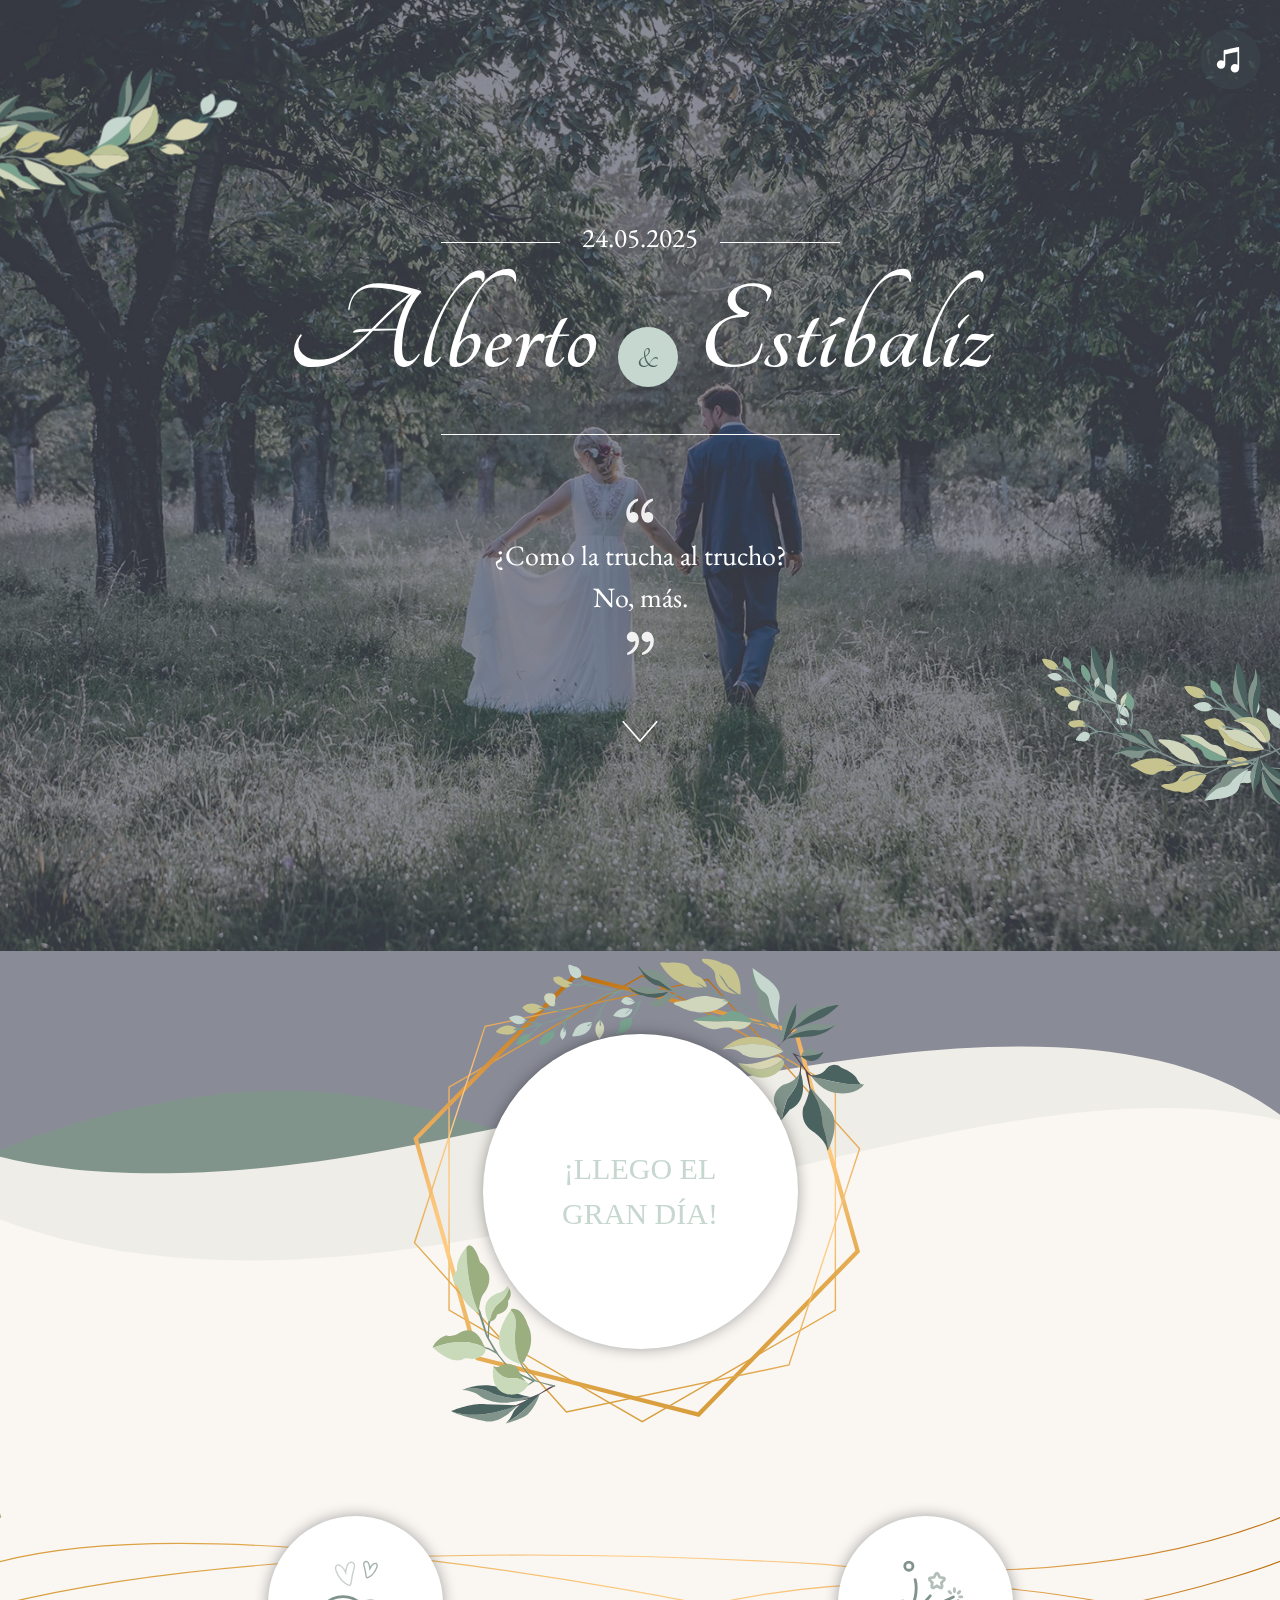
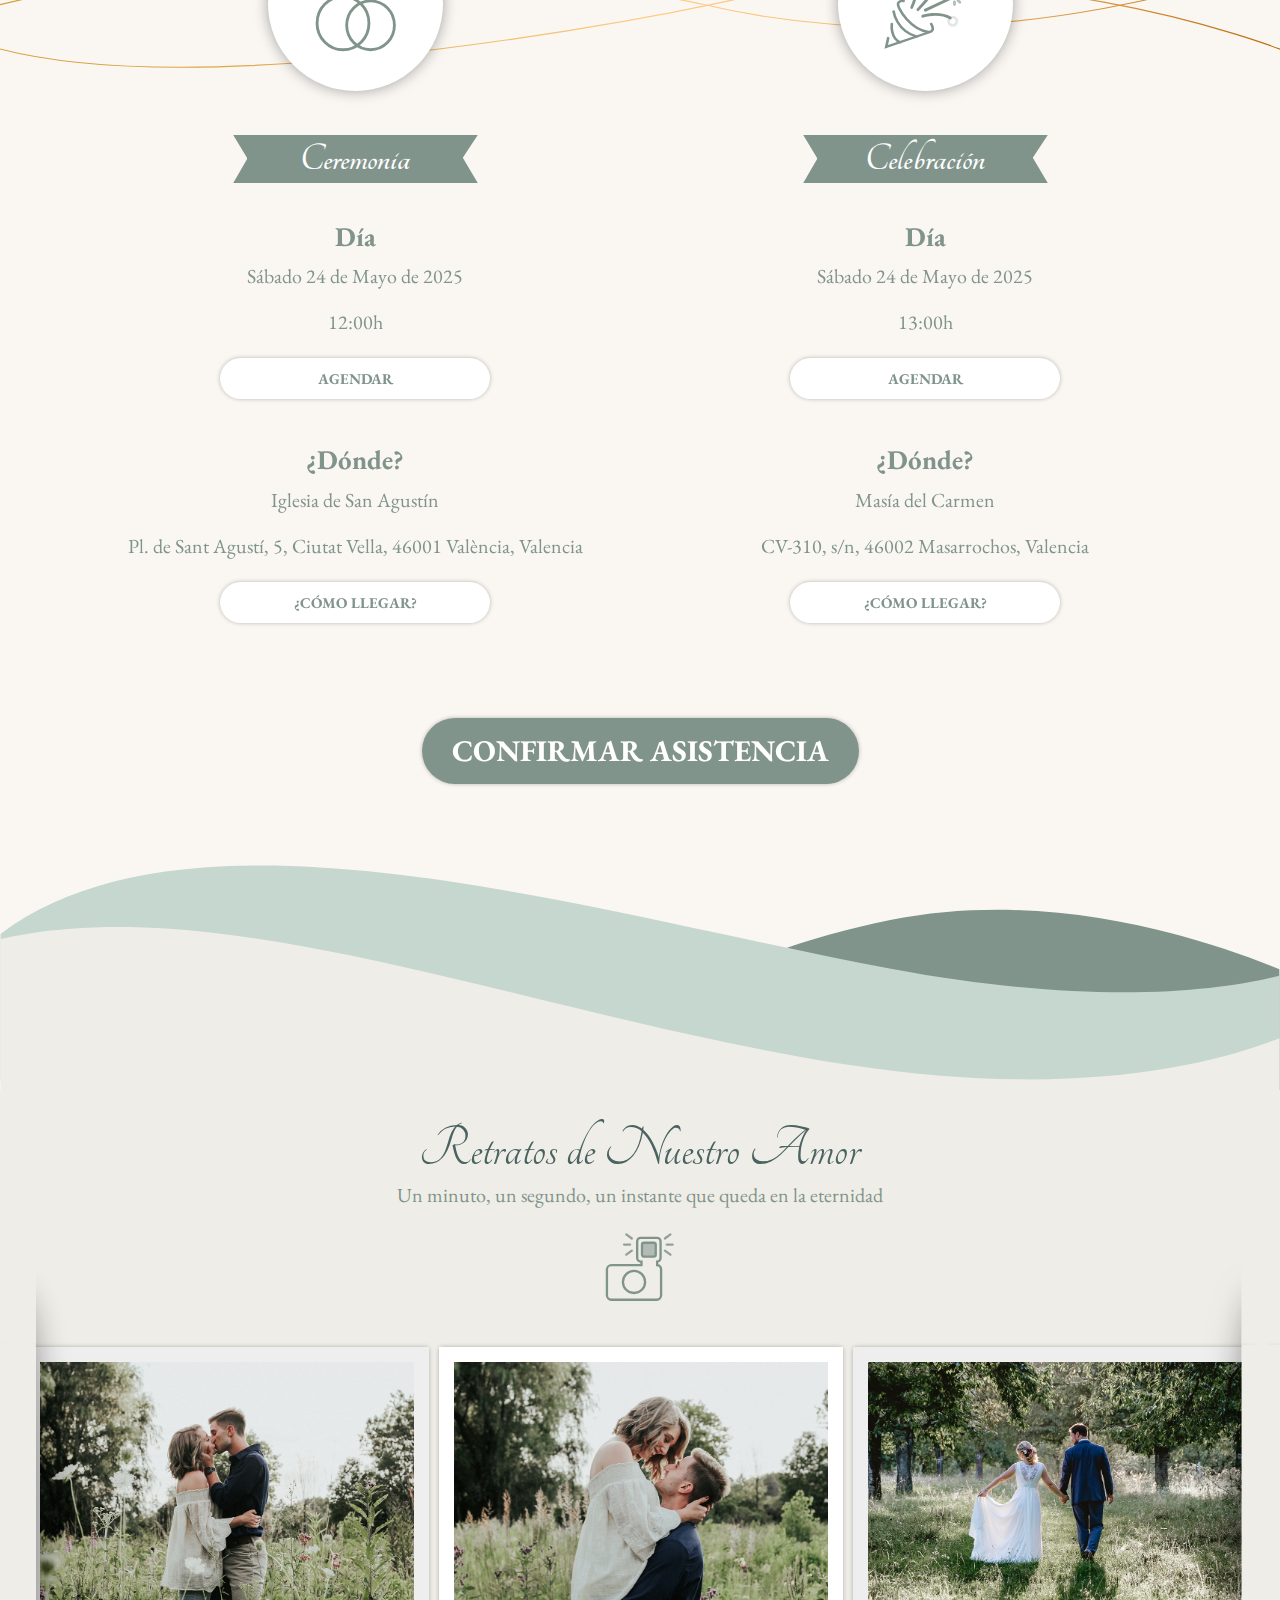
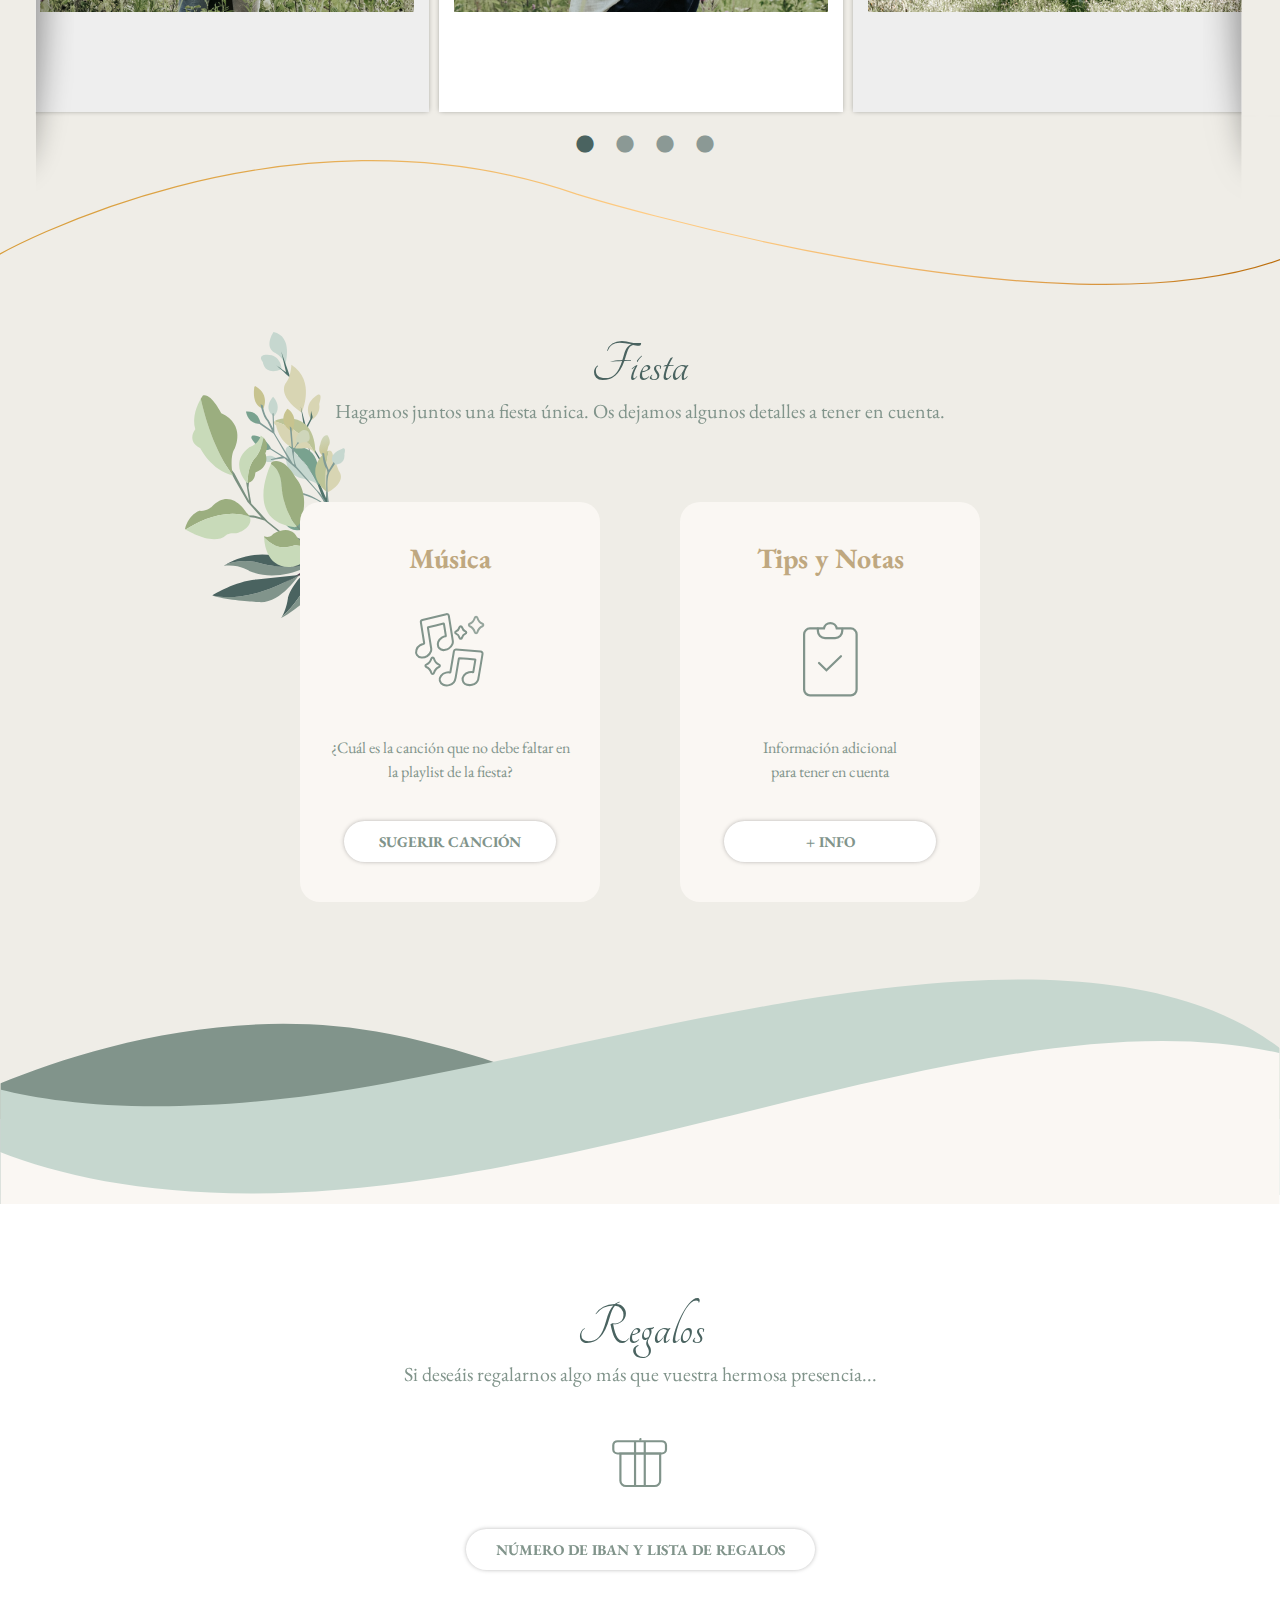
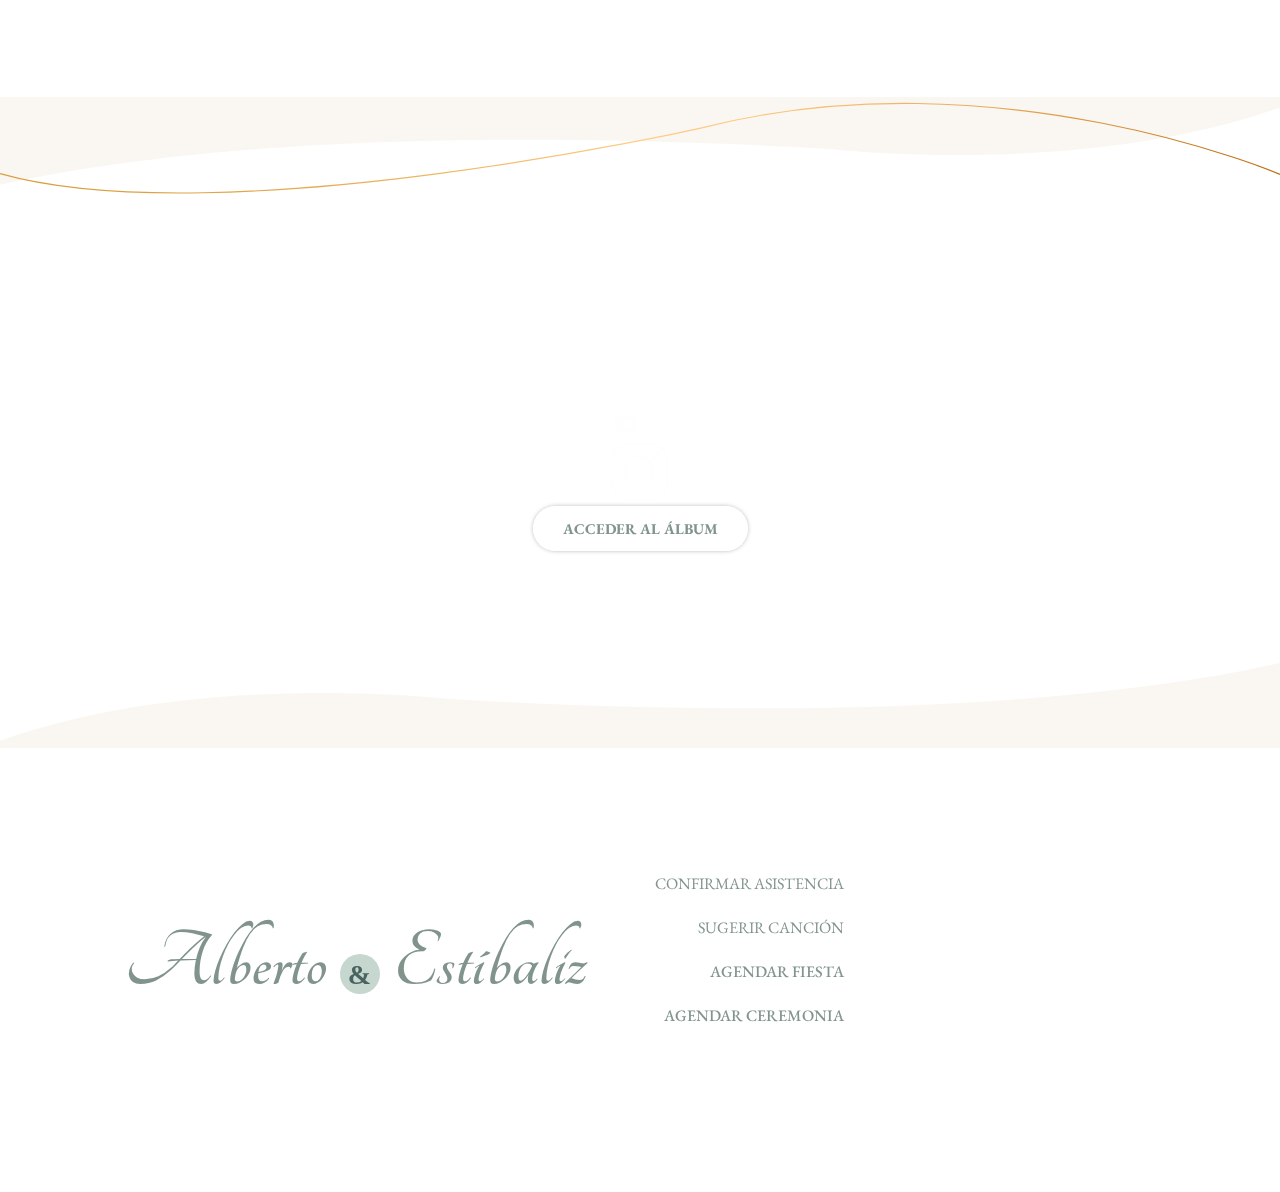
==== index_old.html @ eab5be13 "comming soon page" ====
<!DOCTYPE html>
<html lang="es-ES">
  <head>
    <!-- Head -->
    <meta charset="UTF-8" />

    <meta name="viewport" content="width=device-width, initial-scale=1.0" />

    <meta name="robots" content="noindex, nofollow" />

    <meta name="color-scheme" content="light only" />

    <title>Boda de Alberto y Estíbaliz</title>

    <!-- Listado de css con version dinamica segun modificacion de archivo -->
    <link rel="stylesheet" href="css/bootstrap.min.css?v=1670862204" />
    <link rel="stylesheet" href="css/slick.css" />
    <link rel="stylesheet" href="css/slick-theme.css" />
    <link rel="stylesheet" href="css/jquery.fancybox.min.css" />
    <link rel="stylesheet" href="css/addEvent.css" />
    <link rel="stylesheet" href="css/style.css" />
    <link rel="stylesheet" href="css/responsive.css" />

    <!-- Color para navegadores moviles -->
    <meta name="theme-color" content="#C6D7CF" />

    <!-- Fonts -->
    <link rel="preconnect" href="https://fonts.googleapis.com" />
    <link rel="preconnect" href="https://fonts.gstatic.com" crossorigin />
    <link
      href="https://fonts.googleapis.com/css2?family=Cookie&family=Open+Sans:wght@300;400;700&display=swap"
      rel="stylesheet"
    />
    <link rel="preconnect" href="https://fonts.googleapis.com" />
    <link rel="preconnect" href="https://fonts.gstatic.com" crossorigin />
    <link
      href="https://fonts.googleapis.com/css2?family=Parisienne&display=swap"
      rel="stylesheet"
    />
    <link rel="preconnect" href="https://fonts.googleapis.com" />
    <link rel="preconnect" href="https://fonts.gstatic.com" crossorigin />
    <link
      href="https://fonts.googleapis.com/css2?family=Tangerine:wght@400;700&display=swap"
      rel="stylesheet"
    />

    <link rel="preconnect" href="https://fonts.googleapis.com" />
    <link rel="preconnect" href="https://fonts.gstatic.com" crossorigin />
    <link
      href="https://fonts.googleapis.com/css2?family=Quicksand:wght@300..700&display=swap"
      rel="stylesheet"
    />

    <link rel="preconnect" href="https://fonts.googleapis.com" />
    <link rel="preconnect" href="https://fonts.gstatic.com" crossorigin />
    <link
      href="https://fonts.googleapis.com/css2?family=EB+Garamond:ital,wght@0,400..800;1,400..800&display=swap"
      rel="stylesheet"
    />
    <!-- Favicons -->
    <link rel="shortcut icon" href="img/faviconit/favicon.ico" />
    <link
      rel="icon"
      sizes="16x16 32x32 64x64"
      href="img/faviconit/favicon.ico"
    />
    <link
      rel="icon"
      type="image/png"
      sizes="196x196"
      href="img/faviconit/favicon-192.png"
    />
    <link
      rel="icon"
      type="image/png"
      sizes="160x160"
      href="img/faviconit/favicon-160.png"
    />
    <link
      rel="icon"
      type="image/png"
      sizes="96x96"
      href="img/faviconit/favicon-96.png"
    />
    <link
      rel="icon"
      type="image/png"
      sizes="64x64"
      href="img/faviconit/favicon-64.png"
    />
    <link
      rel="icon"
      type="image/png"
      sizes="32x32"
      href="img/faviconit/favicon-32.png"
    />
    <link
      rel="icon"
      type="image/png"
      sizes="16x16"
      href="img/faviconit/favicon-16.png"
    />
    <link rel="apple-touch-icon" href="img/faviconit/favicon-57.png" />
    <link
      rel="apple-touch-icon"
      sizes="114x114"
      href="img/faviconit/favicon-114.png"
    />
    <link
      rel="apple-touch-icon"
      sizes="72x72"
      href="img/faviconit/favicon-72.png"
    />
    <link
      rel="apple-touch-icon"
      sizes="144x144"
      href="img/faviconit/favicon-144.png"
    />
    <link
      rel="apple-touch-icon"
      sizes="60x60"
      href="img/faviconit/favicon-60.png"
    />
    <link
      rel="apple-touch-icon"
      sizes="120x120"
      href="img/faviconit/favicon-120.png"
    />
    <link
      rel="apple-touch-icon"
      sizes="76x76"
      href="img/faviconit/favicon-76.png"
    />
    <link
      rel="apple-touch-icon"
      sizes="152x152"
      href="img/faviconit/favicon-152.png"
    />
    <link
      rel="apple-touch-icon"
      sizes="180x180"
      href="img/faviconit/favicon-180.png"
    />
    <meta name="msapplication-TileColor" content="#FFFFFF" />
    <meta
      name="msapplication-TileImage"
      content="img/faviconit/favicon-144.png"
    />
    <meta
      name="msapplication-config"
      content="img/faviconit/browserconfig.xml"
    />
  </head>

  <body>
    <!-- Loader -->
    <!-- START PRELOADER AREA-->
    <div class="preloader-area">
      <div class="d-flex justify-content-center align-items-center h-100">
        <div class="loader"></div>
      </div>
    </div>
    <!-- END PRELOADER AREA -->

    <!-- Modal musica fondo -->
    <div id="modalMusica" class="modal fade" tabindex="-1">
      <div class="modal-dialog modal-lg modal-dialog-centered">
        <div class="modal-content">
          <div class="modal-body text-center">
            <p>Bienvenidos a la invitación de Alberto y Estíbaliz</p>

            <span>La música de fondo es parte de la experiencia</span>

            <br />
            <a class="boton" id="play-music-modal" href=""
              >Ingresar con música</a
            >
            <a
              class="boton"
              data-dismiss="modal"
              aria-label="Close"
              id=""
              href=""
              >Ingresar sin música</a
            >
          </div>
        </div>
      </div>
    </div>

    <!-- Portada -->
    <section class="portada">
      <div class="portada-flor-izq-sup"></div>

      <div class="portada-flor-der-inf"></div>

      <div class="portada-flor-izq-inf"></div>

      <div class="container">
        <div class="row d-flex justify-content-center align-items-center">
          <div class="content-portada text-center">
            <!-- Idiomas -->

            <div class="box-nombres-fecha-portada">
              <span class="fecha"> 24.05.2025 </span>
              <h1>
                Alberto <br class="d-md-none" />
                <span>&</span>
                <br class="d-md-none" />
                Estíbaliz
              </h1>
              <div class="line"></div>
            </div>

            <div class="box-frase-portada">
              <p>
                <img src="img/comilla-apertura.svg" alt="" />
                <br />

                ¿Como la trucha al trucho? <br />
                <bold>No, más.</bold> <br />

                <img src="img/comilla-cierre.svg" alt="" />
              </p>
            </div>

            <div class="d-flex justify-content-center align-items-center">
              <div class="flecha-continuar"></div>
            </div>
          </div>
        </div>
      </div>
    </section>
    <!-- Cuenta Regresiva -->

    <section class="cuenta-regresiva">
      <div class="container">
        <div class="row d-flex justify-content-center align-items-center">
          <div
            class="box-aros d-flex justify-content-center align-items-center"
          >
            <div class="box-circulo text-center">
              <span class="falta">Faltan</span>

              <div id="reloj" class="reloj">
                <div id="dias" class="reloj-col dias">
                  <span class="number"></span>
                  <span class="time">días</span>
                </div>

                <div id="horas" class="reloj-col no-border">
                  <span class="number"></span>
                  <span class="time">horas</span>
                </div>

                <div class="clearfix"></div>
              </div>

              <!-- <div class="d-flex justify-content-center align-items-center">
                <div class="corazon-falta"></div>
              </div> -->
            </div>
          </div>
        </div>
      </div>
    </section>
    <!-- Ceremonia - Fiesta-->
    <section class="ceremonia-fiesta">
      <div class="ceremonia-fiesta-flor-der"></div>

      <div class="container">
        <div class="row">
          <div class="col-md-6 col-ceremonia text-center">
            <div class="anim-anillos"></div>

            <br />

            <h3>Ceremonia</h3>

            <div class="info-col">
              <div class="info-box">
                <h6>Día</h6>
                <p>Sábado 24 de Mayo de 2025</p>
                <p>12:00h</p>
                <a href="#" class="boton addeventatc">
                  <span class="nameBtn">Agendar</span>

                  <span class="start">2024-03-13 07:53:32</span>
                  <span class="end">2024-03-13 07:53:32</span>
                  <span class="timezone">Europe/Madrid</span>
                  <span class="title"
                    >Boda de Alberto y Estíbaliz (Ceremonia)</span
                  >
                </a>
              </div>

              <div class="info-box">
                <h6>¿Dónde?</h6>
                <p>Iglesia de San Agustín</p>
                <p>
                  Pl. de Sant Agustí, 5, Ciutat Vella, 46001 València, Valencia
                </p>
                <a
                  href="#"
                  data-evento="Ceremonia"
                  class="boton modal-como-llegar"
                  >¿Cómo llegar?</a
                >
              </div>
            </div>
          </div>

          <div class="col-md-6 col-fiesta text-center">
            <div class="anim-fiesta"></div>

            <br />

            <h3>Celebración</h3>

            <div class="info-col">
              <div class="info-box">
                <h6>Día</h6>
                <p>Sábado 24 de Mayo de 2025</p>
                <p>13:00h</p>
                <a href="#" class="boton addeventatc">
                  <span class="nameBtn">Agendar</span>

                  <span class="start">2024-03-13 07:53:32</span>
                  <span class="end">2024-03-13 07:53:32</span>
                  <span class="timezone">Europe/Madrid</span>
                  <span class="title"
                    >Boda de Alberto y Estíbaliz (Fiesta)</span
                  >
                </a>
              </div>

              <div class="info-box">
                <h6>¿Dónde?</h6>
                <p>Masía del Carmen</p>
                <p>CV-310, s/n, 46002 Masarrochos, Valencia</p>
                <a href="#" data-evento="Fiesta" class="boton modal-como-llegar"
                  >¿Cómo llegar?</a
                >
              </div>
            </div>
          </div>
        </div>

        <div class="confirm-attendance">
          <a href="#" data-evento="Fiesta" class="boton confirmar-asistencia"
            >Confirmar asistencia</a
          >
        </div>
      </div>
    </section>
    <!-- Galeria-->
    <section class="galeria">
      <div class="container">
        <div
          class="row text-center d-flex justify-content-center align-items-center"
        >
          <div class="content-galeria">
            <h2 class="title">Retratos de Nuestro Amor</h2>
            <p class="subtitle">
              Un minuto, un segundo, un instante que queda en la eternidad
            </p>

            <div class="anim-galeria"></div>
          </div>
        </div>
      </div>

      <div class="content-fotos">
        <div class="shadow-left"></div>
        <div class="shadow-right"></div>

        <div class="carrusel">
          <!-- Impmrimo el bloque con la imagen -->

          <div>
            <div class="polaroid">
              <a href="img/galeria/1.jpg" data-fancybox="galeria">
                <img src="img/galeria/1.jpg" alt="" />
              </a>
            </div>
          </div>

          <!-- Impmrimo el bloque con la imagen -->

          <div>
            <div class="polaroid">
              <a href="img/galeria/2.jpg" data-fancybox="galeria">
                <img src="img/galeria/2.jpg" alt="" />
              </a>
            </div>
          </div>

          <!-- Impmrimo el bloque con la imagen -->

          <div>
            <div class="polaroid">
              <a href="img/galeria/4.jpg" data-fancybox="galeria">
                <img src="img/galeria/4.jpg" alt="" />
              </a>
            </div>
          </div>

          <!-- Impmrimo el bloque con la imagen -->

          <div>
            <div class="polaroid">
              <a href="img/galeria/5.jpg" data-fancybox="galeria">
                <img src="img/galeria/5.jpg" alt="" />
              </a>
            </div>
          </div>
        </div>
      </div>
    </section>
    <!-- Fiesta-->
    <section class="fiesta">
      <div class="container">
        <div
          class="row text-center d-flex justify-content-center align-items-center"
        >
          <div class="col-md-12">
            <h2 class="title">Fiesta</h2>
            <p class="subtitle">
              Hagamos juntos una fiesta única. Os dejamos algunos detalles a
              tener en cuenta.
            </p>
          </div>

          <!-- Canciones -->
          <div class="col-md-4 item-fiesta">
            <img class="hojas-musica" src="img/img_hojasFiesta.svg" alt="" />

            <div
              class="w-100 content-item-fiesta d-flex flex-column justify-content-between align-items-center"
            >
              <h3>Música</h3>

              <div
                class="d-flex justify-content-center align-items-center content-anim-fiesta"
              >
                <div class="anim-musica"></div>
              </div>

              <p>
                ¿Cuál es la canción que no debe faltar en la playlist de la
                fiesta?
              </p>

              <a href="#" class="boton sugerir-cancion">Sugerir canción</a>
            </div>
          </div>

          <!-- Notas -->
          <div class="col-md-4 item-fiesta">
            <div
              class="w-100 content-item-fiesta d-flex flex-column justify-content-between align-items-center"
            >
              <h3>Tips y Notas</h3>

              <div
                class="d-flex justify-content-center align-items-center content-anim-fiesta"
              >
                <div class="anim-tips"></div>
              </div>

              <p>
                Información adicional <br />
                para tener en cuenta
              </p>

              <a href="#" class="boton modal-tips"> + Info </a>
            </div>
          </div>
        </div>
      </div>
    </section>
    <!-- Regalos-->
    <section class="regalos">
      <div class="regalos-flor-der"></div>

      <div class="container">
        <div
          class="row text-center d-flex justify-content-center align-items-center"
        >
          <h2 class="title">Regalos</h2>
          <p class="subtitle">
            Si deseáis regalarnos algo más que vuestra hermosa presencia...
          </p>

          <div class="w-100">
            <div class="anim-regalos"></div>
          </div>

          <br />

          <a href="#" class="boton modal-regalos"
            >Número de IBAN y lista de regalos</a
          >
        </div>
      </div>
    </section>
    <!-- Instagram-->
    <section class="instagram">
      <div class="container">
        <div
          class="row text-center d-flex justify-content-center align-items-center"
        >
          <h2 class="title">Compartimos este día junto a ti</h2>
          <p class="subtitle">
            Comparte tus fotos y vídeos de este hermoso día
          </p>

          <div class="w-100">
            <div class="anim-instagram"></div>
          </div>

          <br />
          <div class="w-100">
            <a
              target="_blank"
              href="https://photos.app.goo.gl/WWRGQSs5iwcgCxZA6"
              class="boton"
              >Acceder al álbum</a
            >
          </div>
        </div>
      </div>
    </section>
    <!-- Footer-->
    <section class="footer">
      <div class="container">
        <div class="row">
          <div
            class="col-md-6 col-nombres-footer d-flex justify-content-end align-items-center"
          >
            <h4>Alberto <span>&</span> Estíbaliz</h4>
          </div>

          <div
            class="col-md-6 col-acciones-footer d-flex justify-content-center justify-content-md-start align-items-center"
          >
            <ul>
              <li>
                <a href="#" data-evento="Ceremonia" class="confirmar-asistencia"
                  >Confirmar asistencia</a
                >
              </li>

              <li>
                <a href="#" class="sugerir-cancion">Sugerir canción</a>
              </li>

              <li>
                <div title="" class="addeventatc">
                  <span class="nameBtn">Agendar Fiesta</span>

                  <span class="start">2024-03-13 07:53:32</span>
                  <span class="end">2024-03-13 07:53:32</span>
                  <span class="timezone">Europe/Madrid</span>
                  <span class="title"
                    >Boda de Alberto y Estíbaliz (Fiesta)</span
                  >
                </div>
              </li>

              <li>
                <div title="" class="addeventatc">
                  <span class="nameBtn">Agendar Ceremonia</span>

                  <span class="start">2024-03-13 07:53:32</span>
                  <span class="end">2024-03-13 07:53:32</span>
                  <span class="timezone">Europe/Madrid</span>
                  <span class="title"
                    >Boda de Alberto y Estíbaliz (Ceremonia)</span
                  >
                </div>
              </li>
            </ul>
          </div>
        </div>
      </div>
    </section>

    <!-- Musica -->

    <div id="controlador-musica">
      <div
        id="play-pause-music"
        data-estado-music="pause"
        class="music-anim-icon"
      ></div>
    </div>

    <div id="player-musica-fondo"></div>

    <!-- Si esta en modo "Modelo" muestro el repdorductor de musica sin musica -->
    <!-- Modal asistencia-->
    <div id="modalAsistencia" class="modal fade" tabindex="-1">
      <div class="modal-dialog modal-lg modal-dialog-centered">
        <div class="modal-content">
          <div
            class="img-top-modal d-flex justify-content-center align-items-start"
          >
            <button
              type="button"
              class="close"
              data-dismiss="modal"
              aria-label="Close"
            >
              <span aria-hidden="true">&times;</span>
            </button>

            <div class="white-circle-icon">
              <img class="" src="img/img_circuloCeremonia.svg" alt="" />
            </div>
          </div>

          <div class="modal-header">
            <h5 class="modal-title"></h5>
          </div>

          <div class="modal-body">
            <div class="formulario-content">
              <form id="formAsistencia" action="" method="POST">
                <div
                  class="form-group d-flex justify-content-around custom-control custom-radio custom-control-inline"
                >
                  <div class="form-check">
                    <input
                      class="form-check-input custom-control-input"
                      type="radio"
                      name="asistencia"
                      id="1"
                      value="Si"
                      checked
                    />
                    <label
                      class="form-check-label custom-control-label"
                      for="1"
                    >
                      Si! Confirmo
                    </label>
                  </div>
                  <div class="form-check">
                    <input
                      class="custom-control-input"
                      type="radio"
                      name="asistencia"
                      id="2"
                      value="No"
                    />
                    <label class="custom-control-label" for="2">
                      No puedo :(
                    </label>
                  </div>
                </div>

                <div class="form-group">
                  <input
                    type="text"
                    class="form-control"
                    id="nombreAsistente"
                    name="nombre"
                    placeholder="Indica tu nombre y el de tus acompañantes"
                  />
                </div>

                <div class="form-group">
                  <textarea
                    id="comentariosAsistente"
                    class="form-control"
                    name="comentarios"
                    id=""
                    rows="2"
                    placeholder="Indica si tienes alguna alergia, intolerancia o si prefieres menú vegetariano/vegano"
                  ></textarea>
                </div>
                <div class="modal-footer">
                  <button class="boton" id="sendAsistencia">Enviar</button>
                </div>
              </form>
            </div>
            <div
              class="msj-content d-flex flex-column justify-content-center"
            ></div>
          </div>
        </div>
      </div>
    </div>
    <!-- Modal sugerir cancion-->
    <div id="modalSugerirCancion" class="modal fade" tabindex="-1">
      <div class="modal-dialog modal-lg modal-dialog-centered">
        <div class="modal-content">
          <div
            class="img-top-modal d-flex justify-content-center align-items-start"
          >
            <button
              type="button"
              class="close"
              data-dismiss="modal"
              aria-label="Close"
            >
              <span aria-hidden="true">&times;</span>
            </button>

            <div class="white-circle-icon">
              <img class="" src="img/img_circuloCanciones.svg" alt="" />
            </div>
          </div>

          <div class="modal-header">
            <h5 class="modal-title">Sugerir Canción</h5>
          </div>

          <div class="modal-body">
            <div class="formulario-content">
              <form id="formSugerirCancion" action="" method="POST">
                <div class="form-group">
                  <input
                    type="text"
                    class="form-control"
                    id="nombreSugerencia"
                    name="nombre"
                    placeholder="Tu nombre"
                  />
                </div>

                <div class="form-group">
                  <input
                    type="text"
                    class="form-control"
                    id="descripcionSugerencia"
                    name="descripcion"
                    placeholder="Nombre canción y autor"
                  />
                </div>

                <div class="form-group">
                  <input
                    type="text"
                    class="form-control"
                    id="linkSugerencia"
                    name="link"
                    placeholder="Si quieres pon el link de YouTube, Spotify, etc."
                  />
                </div>

                <div class="modal-footer">
                  <button id="sendSugerenciaCancion" class="boton">
                    Sugerir canción
                  </button>
                </div>
              </form>
            </div>

            <div
              class="msj-content d-flex flex-column justify-content-center"
            ></div>
          </div>
        </div>
      </div>
    </div>
    <!-- Modal tips-->
    <div id="modalTips" class="modal fade" tabindex="-1">
      <div class="modal-dialog modal-lg modal-dialog-centered">
        <div class="modal-content">
          <div
            class="img-top-modal d-flex justify-content-center align-items-start"
          >
            <button
              type="button"
              class="close"
              data-dismiss="modal"
              aria-label="Close"
            >
              <span aria-hidden="true">&times;</span>
            </button>

            <div class="white-circle-icon">
              <img class="" src="img/tips.svg" alt="" />
            </div>
          </div>

          <div class="modal-header">
            <h5 class="modal-title">Tips y Notas</h5>
          </div>

          <div class="modal-body">
            <p>Contenido Tips y Notas</p>
          </div>

          <div class="modal-footer"></div>
        </div>
      </div>
    </div>
    <!-- Modal regalos-->
    <div id="modalRegalos" class="modal fade" tabindex="-1">
      <div class="modal-dialog modal-lg modal-dialog-centered">
        <div class="modal-content">
          <div
            class="img-top-modal d-flex justify-content-center align-items-start"
          >
            <button
              type="button"
              class="close"
              data-dismiss="modal"
              aria-label="Close"
            >
              <span aria-hidden="true">&times;</span>
            </button>

            <div class="white-circle-icon">
              <img class="" src="/img/img_circuloRegalo.svg" alt="" />
            </div>
          </div>

          <div class="modal-header">
            <h5 class="modal-title">Regalos</h5>
          </div>
          <br />
          <p
            id="iban"
            style="display: inline"
            data-iban="ES34 0073 0100 5105 8719 9000"
          >
            ES34 0073 0100 5105 8719 9000
          </p>
          <br /><br />

          <a id="copy-iban" class="link" href="#">Copiar IBAN</a> <br />

          <p id="iban-msj" class="iban-msj"></p>

          <div class="modal-footer"></div>
        </div>
      </div>
    </div>
    <!-- Modal mapa-->
    <div id="modalMapa" class="modal fade" tabindex="-1">
      <div class="modal-dialog modal-lg modal-dialog-centered">
        <div class="modal-content">
          <div
            class="img-top-modal d-flex justify-content-center align-items-start"
          >
            <button
              type="button"
              class="close"
              data-dismiss="modal"
              aria-label="Close"
            >
              <span aria-hidden="true">&times;</span>
            </button>
          </div>

          <div class="modal-header">
            <h5 class="modal-title"></h5>
          </div>

          <div class="modal-body">
            <iframe
              id="ceremony-frame"
              class="googleMap"
              src="https://www.google.com/maps/embed?pb=!1m18!1m12!1m3!1d380.1866611913897!2d-0.3802541771027692!3d39.468577986408356!2m3!1f0!2f0!3f0!3m2!1i1024!2i768!4f13.1!3m3!1m2!1s0xd604f4bd898a4e5%3A0xae40ed3502430e02!2sSant%20Agust%C3%AD!5e0!3m2!1sen!2ses!4v1707043747947!5m2!1sen!2ses"
              width="600"
              height="450"
              style="border: 0"
              allowfullscreen=""
              loading="lazy"
              referrerpolicy="no-referrer-when-downgrade"
            ></iframe>
            <iframe
              id="venue-frame"
              class="googleMap"
              src="https://www.google.com/maps/embed?pb=!1m18!1m12!1m3!1d3076.174330086504!2d-0.43111272434573816!3d39.555676571591036!2m3!1f0!2f0!3f0!3m2!1i1024!2i768!4f13.1!3m3!1m2!1s0xd60449654f3bced%3A0xd8dbce1dc9b40d6b!2sMasia%20del%20Carmen!5e0!3m2!1sen!2ses!4v1707044232751!5m2!1sen!2ses"
              width="600"
              height="450"
              style="border: 0"
              allowfullscreen=""
              loading="lazy"
              referrerpolicy="no-referrer-when-downgrade"
            ></iframe>
          </div>

          <div class="modal-footer">
            <a class="boton ampliar-mapa" target="_blank" href="#"
              >Ampliar mapa</a
            >
          </div>
        </div>
      </div>
    </div>

    <!-- Muestro el banner si tiene parametro "banner" y si el modelo es visible en la web (para que tenga donde dirigir) -->

    <!-- Scripts -->
    <!-- Varaibles para JS desde config -->
    <script>
      var tokenProducto = "";

      // Cuenta regresiva
      var fechaCuentaRegresiva = "05/24/2025 12:00:00";

      // Mapas
      var latitudFiesta = 39.555721;
      var longitudFiesta = -0.428622;
      var latitudCeremonia = 39.468595;
      var longitudCeremonia = -0.379941;
    </script>

    <!-- Idioma por defecto js
    <script>
      var langDefault = "es-ES";
    </script> -->

    <!-- // Consulto tipo de dispositivo -->
    <script>
      if (
        /Android|webOS|iPhone|iPad|iPod|BlackBerry|IEMobile|Opera Mini/i.test(
          navigator.userAgent
        )
      ) {
        var device = "mobile";
      } else {
        var device = "desktop";
      }
    </script>

    <!-- Funciones y varialbes globales -->
    <script>
      // Funcion para validar formato url
      function is_url(str) {
        regexp =
          /^(?:(?:https?|ftp):\/\/)?(?:(?!(?:10|127)(?:\.\d{1,3}){3})(?!(?:169\.254|192\.168)(?:\.\d{1,3}){2})(?!172\.(?:1[6-9]|2\d|3[0-1])(?:\.\d{1,3}){2})(?:[1-9]\d?|1\d\d|2[01]\d|22[0-3])(?:\.(?:1?\d{1,2}|2[0-4]\d|25[0-5])){2}(?:\.(?:[1-9]\d?|1\d\d|2[0-4]\d|25[0-4]))|(?:(?:[a-z\u00a1-\uffff0-9]-*)*[a-z\u00a1-\uffff0-9]+)(?:\.(?:[a-z\u00a1-\uffff0-9]-*)*[a-z\u00a1-\uffff0-9]+)*(?:\.(?:[a-z\u00a1-\uffff]{2,})))(?::\d{2,5})?(?:\/\S*)?$/;
        if (regexp.test(str)) {
          return true;
        } else {
          return false;
        }
      }
    </script>

    <!-- Lottie -->
    <script src="js/lottie_svg.min.js"></script>

    <!-- Animacion loader -->
    <script>
      let svgContainerLoader = document.querySelector(".loader");

      let animLoader = bodymovin.loadAnimation({
        wrapper: svgContainerLoader,
        animType: "svg",
        loop: true,
        path: "img/corazon.json",
      });
    </script>

    <!-- Soporte WEBP -->
    <script>
      function support_format_webp() {
        var elem = document.createElement("canvas");

        if (!!(elem.getContext && elem.getContext("2d"))) {
          // was able or not to get WebP representation
          return elem.toDataURL("image/webp").indexOf("data:image/webp") == 0;
        } else {
          // very old browser like IE 8, canvas not supported
          return false;
        }
      }
    </script>

    <script type="text/javascript" src="js/jquery-3.5.1.min.js"></script>
    <script type="text/javascript" src="js/jquery.cookie.js"></script>
    <script
      type="text/javascript"
      src="js/waypoint/noframework.waypoints.min.js"
    ></script>
    <script type="text/javascript" src="js/parallax.min.js"></script>
    <script type="text/javascript" src="js/popper.min.js"></script>
    <script type="text/javascript" src="js/bootstrap.min.js"></script>
    <script type="text/javascript" src="js/slick.min.js"></script>
    <script type="text/javascript" src="js/jquery.fancybox.min.js"></script>

    <!-- Loader -->
    <script>
      var prealoaderOption = $(window);

      prealoaderOption.on("load", function () {
        var preloader = $(".loader");
        var preloaderArea = $(".preloader-area");

        preloader.fadeOut(500);
        preloaderArea.delay(100).fadeOut(500);

        // Detengo animacion loader
        animLoader.destroy();

        // Animaciones de portada
        animFlores1.setSpeed(0.6);
        animFlores1.play();
        animFlores2.setSpeed(0.6);
        animFlores2.play();
      });
    </script>

    <!-- Modal musica inicio -->

    <script>
      // Al cargar abro modal
      prealoaderOption.on("load", function () {
        // $("#modalMusica").modal({
        //   backdrop: "static",
        // });

        // reproducir sin consultar
        $("#play-pause-music").attr("data-estado-music", "play");
        animMusicAnimIcon.play();
        player.playVideo();
      });

      // Btn play music modal
      $("body").on("click", "#play-music-modal", function (e) {
        e.preventDefault();

        $("#play-pause-music").attr("data-estado-music", "play");
        animMusicAnimIcon.play();
        player.playVideo();

        $("#modalMusica").modal("hide");
      });
    </script>

    <!-- Musica de fondo -->
    <script>
      // 2. This code loads the IFrame Player API code asynchronously.
      var tag = document.createElement("script");

      tag.src = "https://www.youtube.com/iframe_api";
      var firstScriptTag = document.getElementsByTagName("script")[0];
      firstScriptTag.parentNode.insertBefore(tag, firstScriptTag);

      // 3. This function creates an <iframe> (and YouTube player)
      //    after the API code downloads.
      var player;

      function onYouTubeIframeAPIReady() {
        player = new YT.Player("player-musica-fondo", {
          height: "10",
          width: "10",
          videoId: "pU0o1T14fr0",
          // playerVars: {
          //   playlist: "rtOvBOTyX00",
          //   loop: 1,
          // },
          events: {
            onReady: onPlayerReady,
          },
        });
      }

      // 4. The API will call this function when the video player is ready.
      function onPlayerReady(event) {
        event.target.setVolume(80);
        // event.target.playVideo();
      }

      // Pausar video
      function pauseVideo() {
        player.pauseVideo();
      }

      // Click en controlador musica
      $("body").on("click", "#play-pause-music", function (e) {
        e.preventDefault();

        // Estado actual
        var estadoMusic = $(this).attr("data-estado-music");

        // Pause music
        if (estadoMusic == "pause") {
          $(this).attr("data-estado-music", "play");
          animMusicAnimIcon.play();
          player.playVideo();
        }

        // Play music
        if (estadoMusic == "play") {
          $(this).attr("data-estado-music", "pause");
          player.pauseVideo();
          animMusicAnimIcon.stop();
        }
      });
    </script>

    <!-- Animaciones de diseño -->
    <script>
      let svgContainerMusicAnimIcon =
        document.querySelector(".music-anim-icon");

      let animMusicAnimIcon = bodymovin.loadAnimation({
        wrapper: svgContainerMusicAnimIcon,
        animType: "svg",
        autoplay: false,
        loop: true,
        path: "img/music-player-icon.json",
      });
    </script>

    <!-- Animacion Flores-->
    <script>
      let svgContainerFlores1 = document.querySelector(".portada-flor-izq-sup");

      let animFlores1 = bodymovin.loadAnimation({
        wrapper: svgContainerFlores1,
        animType: "svg",
        autoplay: false,
        loop: false,
        path: "img/json_hojas01.json",
      });

      var wpFlores1 = new Waypoint({
        element: document.querySelector(".cuenta-regresiva"),
        handler: function () {
          animFlores1.stop();
          animFlores1.play();
        },
      });

      let svgContainerFlores2 = document.querySelector(".portada-flor-der-inf");

      let animFlores2 = bodymovin.loadAnimation({
        wrapper: svgContainerFlores2,
        animType: "svg",
        autoplay: false,
        loop: false,
        path: "img/json_hojas02.json",
      });

      var wpFlores2 = new Waypoint({
        element: document.querySelector(".cuenta-regresiva"),
        handler: function () {
          animFlores2.stop();
          animFlores2.play();
        },
      });

      let svgContainerFlores3 = document.querySelector(".portada-flor-izq-inf");

      let animFlores3 = bodymovin.loadAnimation({
        wrapper: svgContainerFlores3,
        animType: "svg",
        autoplay: false,
        loop: false,
        path: "img/json_hojas03.json",
      });

      var wpFlores3 = new Waypoint({
        element: document.querySelector(".falta"),
        handler: function () {
          animFlores3.stop();
          animFlores3.play();
        },
      });

      let svgContainerFlores4 = document.querySelector(
        ".ceremonia-fiesta-flor-der"
      );

      let animFlores4 = bodymovin.loadAnimation({
        wrapper: svgContainerFlores4,
        animType: "svg",
        autoplay: false,
        loop: false,
        path: "img/json_hojas04.json",
      });

      var wpFlores4 = new Waypoint({
        element: document.querySelector(".falta"),
        handler: function () {
          animFlores4.stop();
          animFlores4.play();
        },
      });

      let svgContainerFlores5 = document.querySelector(".regalos-flor-der");

      let animFlores5 = bodymovin.loadAnimation({
        wrapper: svgContainerFlores5,
        animType: "svg",
        autoplay: false,
        loop: false,
        path: "img/json_hojas04.json",
      });

      var wpFlores6 = new Waypoint({
        element: document.querySelector(".regalos"),
        handler: function () {
          animFlores5.stop();
          animFlores5.play();
        },
      });
    </script>

    <!-- Animacion flecha scroll -->
    <script>
      let svgContainerFlechaScroll =
        document.querySelector(".flecha-continuar");

      let animFlechaScroll = bodymovin.loadAnimation({
        wrapper: svgContainerFlechaScroll,
        animType: "svg",
        loop: true,
        path: "img/down-scroll.json",
      });

      animFlechaScroll.setSpeed(0.6);
    </script>

    <!-- Animacion corazon seccion cuenta regresiva-->
    <script>
      let svgContainerCorazonFalta = document.querySelector(".corazon-falta");

      let animCorazonFalta = bodymovin.loadAnimation({
        wrapper: svgContainerCorazonFalta,
        animType: "svg",
        loop: true,
        path: "img/corazon-falta.json",
      });
    </script>

    <!-- Animacion anillos -->
    <script>
      let svgContainerAnillos = document.querySelector(".anim-anillos");

      let animAnillos = bodymovin.loadAnimation({
        wrapper: svgContainerAnillos,
        animType: "svg",
        loop: true,
        path: "img/img_ceremonia.json",
      });

      animAnillos.play();
    </script>

    <!-- Animacion galeria -->
    <script>
      let svgContainerGaleria = document.querySelector(".anim-galeria");

      let animGaleria = bodymovin.loadAnimation({
        wrapper: svgContainerGaleria,
        animType: "svg",
        loop: true,
        path: "img/json_camara.json",
      });

      animGaleria.play();
    </script>

    <!-- Animacion Musica -->
    <script>
      let svgContainerMusica = document.querySelector(".anim-musica");

      let animMusica = bodymovin.loadAnimation({
        wrapper: svgContainerMusica,
        animType: "svg",
        loop: true,
        path: "img/img_musica.json",
      });

      animMusica.play();
    </script>

    <!-- Animacion Vestuario -->
    <script>
      let svgContainerVestuario = document.querySelector(".anim-vestuario");

      let animVestuario = bodymovin.loadAnimation({
        wrapper: svgContainerVestuario,
        animType: "svg",
        loop: true,
        path: "img/vestuario.json",
      });

      animVestuario.play();
    </script>

    <!-- Animacion Tips -->
    <script>
      let svgContainerTips = document.querySelector(".anim-tips");

      let animTips = bodymovin.loadAnimation({
        wrapper: svgContainerTips,
        animType: "svg",
        loop: true,
        path: "img/tips.json",
      });

      animTips.play();
    </script>

    <!-- Animacion canciones -->
    <script>
      let svgContainerFiesta = document.querySelector(".anim-fiesta");

      let animFiesta = bodymovin.loadAnimation({
        wrapper: svgContainerFiesta,
        animType: "svg",
        loop: true,
        path: "img/img_fiesta.json",
      });

      animFiesta.play();
    </script>

    <!-- Animacion regalos -->
    <script>
      let svgContainerRegalos = document.querySelector(".anim-regalos");

      let animRegalos = bodymovin.loadAnimation({
        wrapper: svgContainerRegalos,
        animType: "svg",
        loop: true,
        path: "img/img_regalo.json",
      });

      animRegalos.play();
    </script>

    <!-- Animacion instagram -->
    <script>
      let svgContainerInstagram = document.querySelector(".anim-instagram");

      let animInstagram = bodymovin.loadAnimation({
        wrapper: svgContainerInstagram,
        animType: "svg",
        loop: true,
        path: "img/img_instagram.json",
      });

      animInstagram.play();
    </script>

    <!-- Opciones carrusel galeria -->
    <script>
      $(".carrusel").slick({
        lazyLoad: "ondemand",
        autoplay: true,
        autoplaySpeed: 2000,
        centerMode: true,
        dots: true,
        centerPadding: "20px",
        slidesToShow: 3,
        prevArrow: false,
        nextArrow: false,
        responsive: [
          {
            breakpoint: 768,
            settings: {
              arrows: false,
              centerMode: true,
              centerPadding: "40px",
              slidesToShow: 3,
            },
          },
          {
            breakpoint: 480,
            settings: {
              arrows: false,
              centerMode: true,
              centerPadding: "40px",
              slidesToShow: 1,
            },
          },
        ],
      });
    </script>

    <!-- Modal Confirmar asistencia -->
    <script>
      // Abrir modal
      $("body").on("click", "a.confirmar-asistencia", function (e) {
        e.preventDefault();

        // Remuevo mensajes de error anteriores
        $("#error-form").remove();

        var evento = $(this).attr("data-evento");

        $("#eventoAsistencia").val(evento);

        var rutaImgModalAsistencia = "img/img_circuloCeremonia.svg";

        if (evento == "Fiesta") {
          var rutaImgModalAsistencia = "img/img_circuloFiesta.svg";
        }

        if (evento == "Ceremonia") {
          var rutaImgModalAsistencia = "img/img_circuloCeremonia.svg";
        }

        $("#modalAsistencia .modal-title").text("¿Asistes al evento?");
        $("#modalAsistencia .img-top-modal img").attr(
          "src",
          rutaImgModalAsistencia
        );

        $("#modalAsistencia").modal({
          backdrop: "static",
        });
      });

      // Validacion de form.
      function isOkAsistencia() {
        // Remuevo mensajes de error anteriores
        $("#error-form").remove();

        // Variables necesarias para la validacion
        var flag = true;
        var err = "";

        // Variables del form para validar.
        var asistenteName = $.trim($("#nombreAsistente").val());
        var asistenteComentarios = $.trim($("#comentariosAsistente").val());

        // Nombre
        if (asistenteName == "") {
          flag = false;
          err = "Ingrese nombre";
        } else {
          // if (asistenteName.length > 20) {
          //   flag = false;
          //   err = "El nombre no debe superar los 20 caracteres";
          // }
        }

        // Comentarios
        if (asistenteComentarios != "") {
          if (asistenteComentarios.length > 100) {
            flag = false;
            err = "El mensaje no puede superar los 100 caracteres";
          }
        }

        // Si hay error
        if (flag === false) {
          // Imprimo el error
          $("#formAsistencia").after(
            '<span id="error-form">' + err + "</span>"
          );
        }

        // Retorno el estado de la validacion
        return flag;
      }

      // Enviar asistencia
      $("#formAsistencia").on("submit", function (e) {
        e.preventDefault();

        if (isOkAsistencia()) {
          //Form bien validado
          // Load and disabled buttom.
          $("#sendAsistencia").text("Informando asistencia" + "...");
          $("#sendAsistencia").prop("disabled", true);

          e.preventDefault();
          var data = $(this).serialize();

          $.post(
            "https://script.google.com/macros/s/AKfycbwxVURcQ7_FotYbyXidUuI1AS-oiFPPwQdHvMns8UXQ77aCVUTM2vnsUaQteD6fNiLB/exec",
            data
          )
            .done(function (data) {
              if (data.result === "success") {
                $("#sendAsistencia").text("Enviar");
                $("#sendAsistencia").prop("disabled", false);

                // Oculto elementos del form y reseteo
                $("#formAsistencia")[0].reset();
                $(
                  "#modalAsistencia .formulario-content, #modalAsistencia .modal-footer, #modalAsistencia h5"
                ).hide();

                // Acomodo el css para centrar mensaje
                $("#modalAsistencia .modal-body").addClass("fix-height");

                // Muestro mensaje de exito
                $("#modalAsistencia .msj-content")
                  .html(
                    "<h5>" +
                      "Información enviada" +
                      "</h5><p>" +
                      "Hemos enviado tu informacion de asistencia" +
                      "</p>"
                  )
                  .show();

                // Cierro modal y vuelvo a activar form
                setTimeout(function () {
                  $("#modalAsistencia").modal("hide");
                  $(
                    "#modalAsistencia .formulario-content, #modalAsistencia .modal-footer, #modalAsistencia h5"
                  ).show();
                  $("#modalAsistencia .msj-content").html("").hide();
                  $("#modalAsistencia .modal-body").removeClass("fix-height");
                }, 4000);
              } else {
                $("#sendAsistencia").text("Enviar");
                $("#sendAsistencia").prop("disabled", false);

                // Imprimo el error
                $("#formAsistencia").after(
                  '<span id="error-form">' +
                    "Ha ocurrido un error. Inténtelo mas tarde" +
                    "</span>"
                );
              }
            })
            .fail(function (data) {
              console.log(data);

              $("#sendAsistencia").text("Enviar");
              $("#sendAsistencia").prop("disabled", false);

              // Imprimo el error
              $("#formAsistencia").after(
                '<span id="error-form">' +
                  "Ha ocurrido un error. Inténtelo mas tarde" +
                  "</span>"
              );
            });
        }
      });
    </script>

    <!-- Cuenta regresiva -->
    <script>
      // Set the date we're counting down to
      var countDownDate = new Date(fechaCuentaRegresiva).getTime();

      // Update the count down every 1 second
      var x = setInterval(function () {
        // Get today's date and time
        var now = new Date().getTime();

        // Find the distance between now and the count down date
        var distance = countDownDate - now;

        // Time calculations for days, hours, minutes and seconds
        var days = Math.floor(distance / (1000 * 60 * 60 * 24));
        var hours = Math.floor(
          (distance % (1000 * 60 * 60 * 24)) / (1000 * 60 * 60)
        );
        var minutes = Math.floor((distance % (1000 * 60 * 60)) / (1000 * 60));
        var seconds = Math.floor((distance % (1000 * 60)) / 1000);

        $("#dias .number").text(days);
        $("#horas .number").text(hours);
        $("#minutos .number").text(minutes);
        $("#segundos .number").text(seconds);

        // If the count down is finished, write some text
        if (distance < 0) {
          clearInterval(x);
          document.getElementById("reloj").innerHTML =
            '<p class="fin-cuenta">' + "¡LLEGO EL <br> GRAN DÍA!" + "</p>";
          $(".falta").text("");
        }
      }, 1000);
    </script>

    <!-- Modal sugerir cancion -->
    <script>
      // Abrir modal
      $("body").on("click", "a.sugerir-cancion", function (e) {
        e.preventDefault();

        // Remuevo mensajes de error anteriores
        $("#error-form").remove();

        $("#modalSugerirCancion").modal({
          backdrop: "static",
        });
      });

      // Validacion de form.
      function isOkSugerirCancion() {
        // Remuevo mensajes de error anteriores
        $("#error-form").remove();

        // Variables necesarias para la validacion
        var flag = true;
        var err = "";

        // Variables del form para validar.
        var sugerenciaName = $.trim($("#nombreSugerencia").val());
        var sugerenciaDescription = $.trim($("#descripcionSugerencia").val());
        var sugerenciaLink = $.trim($("#linkSugerencia").val());

        // Descripcion
        if (sugerenciaDescription == "") {
          flag = false;
          err = "Ingrese nombre de música / autor";
        } else {
          if (sugerenciaDescription.length > 50) {
            flag = false;
            err = "El titulo/autor no debe superar 50 caracteres";
          }
        }

        // Link
        if (sugerenciaLink != "") {
          if (!is_url(sugerenciaLink)) {
            flag = false;
            err = "Formato link incorrecto";
          }
          if (sugerenciaLink.length > 250) {
            flag = false;
            err = "El link no debe superar 250 caracteres";
          }
        }

        // Nombre
        if (sugerenciaName == "") {
          flag = false;
          err = "Ingrese nombre";
        } else {
          if (sugerenciaName.length > 20) {
            flag = false;
            err = "El nombre no debe superar los 20 caracteres";
          }
        }

        // Si hay error
        if (flag === false) {
          // Imprimo el error
          $("#formSugerirCancion").after(
            '<span id="error-form">' + err + "</span>"
          );
        }

        // Retorno el estado de la validacion
        return flag;
      }

      // Enviar sugerencia
      $("#formSugerirCancion").on("submit", function (e) {
        e.preventDefault();

        if (isOkSugerirCancion()) {
          //Form bien validado
          // Load and disabled buttom.
          $("#sendSugerenciaCancion").text("Enviando sugerencia" + "...");
          $("#sendSugerenciaCancion").prop("disabled", true);

          e.preventDefault();
          var data = $(this).serialize();

          $.post(
            "https://script.google.com/macros/s/AKfycbwCFBIsyWQUXs3dMHtJ6bRD-7otVhAYWFUslS5a8VCqQZeig0K9nFCm2wAXML3H0iXbbQ/exec",
            data
          )
            .done(function (data) {
              if (data.result === "success") {
                $("#sendSugerenciaCancion").text("Sugerir Cancion");
                $("#sendSugerenciaCancion").prop("disabled", false);

                // Oculto elementos del form y reseteo
                $("#formSugerirCancion")[0].reset();
                $(
                  "#modalSugerirCancion .formulario-content, #modalSugerirCancion .modal-footer, #modalSugerirCancion h5"
                ).hide();

                // Acomodo el css para centrar mensaje
                $("#modalSugerirCancion .modal-body").addClass("fix-height");

                // Muestro mensaje de exito
                $("#modalSugerirCancion .msj-content")
                  .html(
                    "<h5>" +
                      "Sugerencia enviada" +
                      "</h5><p>" +
                      "Hemos enviado tu sugerencia" +
                      "</p>"
                  )
                  .show();

                // Cierro modal y vuelvo a activar form
                setTimeout(function () {
                  $("#modalSugerirCancion").modal("hide");
                  $(
                    "#modalSugerirCancion .formulario-content, #modalSugerirCancion .modal-footer, #modalSugerirCancion h5"
                  ).show();
                  $("#modalSugerirCancion .msj-content").html("").hide();
                  $("#modalSugerirCancion .modal-body").removeClass(
                    "fix-height"
                  );
                }, 4000);
              } else {
                $("#sendSugerenciaCancion").text("Sugerir Cancion");
                $("#sendSugerenciaCancion").prop("disabled", false);

                // Imprimo el error
                $("#formSugerirCancion").after(
                  '<span id="error-form">' +
                    "Ha ocurrido un error. Inténtelo mas tarde" +
                    "</span>"
                );
              }
            })
            .fail(function (data) {
              $("#sendSugerenciaCancion").text("Sugerir Cancion");
              $("#sendSugerenciaCancion").prop("disabled", false);

              // Imprimo el error
              $("#formSugerirCancion").after(
                '<span id="error-form">' +
                  "Ha ocurrido un error. Inténtelo mas tarde" +
                  "</span>"
              );
            });
        }
      });
    </script>

    <!-- Modal Tips -->
    <script>
      // Abrir modal
      $("body").on("click", "a.modal-tips", function (e) {
        e.preventDefault();

        $("#modalTips").modal({
          backdrop: "static",
        });
      });
    </script>

    <!-- Modal regalos -->
    <script>
      // Abrir modal
      $("body").on("click", "a.modal-regalos", function (e) {
        e.preventDefault();

        $("#modalRegalos").modal({
          backdrop: "static",
        });
      });
    </script>

    <!-- Modal como llegar -->
    <script>
      // Abrir modal
      $("body").on("click", "a.modal-como-llegar", function (e) {
        e.preventDefault();

        var evento = $(this).attr("data-evento");

        if (evento == "Fiesta") {
          var titleModalMapa = "Cómo llegar a la celebración";

          var latitudMapa = latitudFiesta;
          var longitudMapa = longitudFiesta;

          $("#ceremony-frame").css("display", "none");
          $("#venue-frame").css("display", "inline");
        }

        if (evento == "Ceremonia") {
          var titleModalMapa = "Cómo llegar a la ceremonia";

          var latitudMapa = latitudCeremonia;
          var longitudMapa = longitudCeremonia;

          $("#venue-frame").css("display", "none");
          $("#ceremony-frame").css("display", "inline");
        }

        // Cambio titulo
        $("#modalMapa .modal-title").text(titleModalMapa);

        // Genero el link para ampliar mapa
        $(".ampliar-mapa").attr(
          "href",
          "https://www.google.com/maps/search/?api=1&query=" +
            latitudMapa +
            "," +
            longitudMapa
        );

        // Cambio mapa
        // initMap(latitudMapa, longitudMapa);

        $("#modalMapa").modal({
          backdrop: "static",
        });
      });
    </script>

    <!-- Instagram parallax -->
    <script>
      // Si el ancho es de Telefono
      if ($(window).width() < 768) {
        // Aceptar webp?
        if (support_format_webp()) {
          var imageInstagramParallax = "img/instagram_mobile.webp";
        } else {
          var imageInstagramParallax = "img/instagram_mobile.jpg";
        }
      } else {
        // Aceptar webp?
        if (support_format_webp()) {
          var imageInstagramParallax = "img/instagram.webp";
        } else {
          var imageInstagramParallax = "img/instagram.jpg";
        }
      }

      $(".instagram").parallax({
        imageSrc: imageInstagramParallax,
      });
    </script>

    <!-- AddEvent script -->
    <script
      type="text/javascript"
      src="https://addevent.com/libs/atc/1.6.1/atc.min.js"
      async
      defer
    ></script>

    <!-- AddEvent Settings -->
    <script type="text/javascript">
      window.addeventasync = function () {
        addeventatc.settings({
          css: false,

          appleical: {
            show: true,
            text: "Apple Calendar",
          },
          google: {
            show: true,
            text: "Google <em>(online)</em>",
          },
          office365: {
            show: true,
            text: "Office 365 <em>(online)</em>",
          },
          outlook: {
            show: true,
            text: "Outlook",
          },
          outlookcom: {
            show: true,
            text: "Outlook.com <em>(online)</em>",
          },
          facebook: {
            show: true,
            text: "Facebook",
          },
        });
      };
    </script>

    <!-- Portada parallax -->
    <script>
      if (device == "mobile" || $(window).width() < 768) {
        // Aceptar webp?
        if (support_format_webp()) {
          var imageParallax = "img/portada-mobile.webp";
        } else {
          var imageParallax = "img/portada-mobile.jpg";
        }
      } else {
        // Aceptar webp?
        if (support_format_webp()) {
          var imageParallax = "img/portada-3.webp";
        } else {
          var imageParallax = "img/portada-3.jpg";
        }
      }

      $(".portada").parallax({
        imageSrc: imageParallax,
      });
    </script>

    <!-- Copy Clipboard -->

    <script>
      function copyToCliBoard(text) {
        navigator.clipboard.writeText(text);
      }

      $("#iban-msj").text("");

      $("body").on("click", "#copy-iban", function (e) {
        e.preventDefault();

        copyToCliBoard($("#iban").attr("data-iban"));

        $("#iban-msj").text("IBAN copiado en el portapapeles");
      });
    </script>
  </body>
</html>
---- css/addEvent.css ----
.addeventatc {
  display: inline-block;
  position: relative;
  z-index: 0;
  color: #000 !important;
  font-weight: 600;
  line-height: 100%;
  background: transparent;
  font-size: 16px;
  text-decoration: none;
  border: none;
  padding: 0;
  -webkit-border-radius: 3px;
  border-radius: 3px;
  cursor: pointer;
  -webkit-font-smoothing: antialiased !important;
  outline: none;
  text-shadow: 1px 1px 1px rgba(0, 0, 0, 0.004);
  -webkit-user-select: none;
  -webkit-tap-highlight-color: rgba(0, 0, 0, 0);
  /* box-shadow: 0 0 0 0.5px rgba(50, 50, 93, 0.17), 0 2px 5px 0 rgba(50, 50, 93, 0.1), 0 1px 1.5px 0 rgba(0, 0, 0, 0.07), 0 1px 2px 0 rgba(0, 0, 0, 0.08), 0 0 0 0 transparent !important; */
  background-image: url(https://www.addevent.com/gfx/icon-calendar-t5.png),
    url(https://www.addevent.com/gfx/icon-calendar-t1.svg),
    url(https://www.addevent.com/gfx/icon-apple-t5.svg),
    url(https://www.addevent.com/gfx/icon-facebook-t5.svg),
    url(https://www.addevent.com/gfx/icon-google-t5.svg),
    url(https://www.addevent.com/gfx/icon-office365-t5.svg),
    url(https://www.addevent.com/gfx/icon-outlook-t5.svg),
    url(https://www.addevent.com/gfx/icon-outlookcom-t5.svg),
    url(https://www.addevent.com/gfx/icon-yahoo-t5.svg);
  background-position: -9999px -9999px;
  background-repeat: no-repeat;
}
.addeventatc:hover {
  background-color: #fafafa;
  color: #000;
  text-decoration: none;
}
.addeventatc:active {
  border-width: 2px 1px 0px 1px;
}
.addeventatc-selected {
  background-color: #f9f9f9;
}
.addeventatc .addeventatc_icon {
  /* width: 18px;
    height: 18px;
    position: absolute;
    z-index: 1;
    left: 12px;
    top: 10px;
    background: url(https://www.addevent.com/gfx/icon-calendar-t1.svg) no-repeat;
    background-size: 18px 18px; */
  display: none;
}
.addeventatc .start,
.addeventatc .end,
.addeventatc .timezone,
.addeventatc .title,
.addeventatc .description,
.addeventatc .location,
.addeventatc .organizer,
.addeventatc .organizer_email,
.addeventatc .facebook_event,
.addeventatc .all_day_event,
.addeventatc .date_format,
.addeventatc .alarm_reminder,
.addeventatc .recurring,
.addeventatc .attendees,
.addeventatc .calname,
.addeventatc .uid,
.addeventatc .sequence,
.addeventatc .status,
.addeventatc .method,
.addeventatc .client,
.addeventatc .transp {
  display: none !important;
}
.addeventatc br {
  display: none;
}
.addeventatc_dropdown {
  width: 230px;
  position: absolute;
  padding: 6px 0px 0px 0px;
  font-family: "Open Sans", Roboto, "Helvetica Neue", Helvetica, Optima, Segoe,
    "Segoe UI", Candara, Calibri, Arial, sans-serif;
  color: #000 !important;
  font-weight: 600;
  line-height: 100%;
  background: #fff;
  font-size: 15px;
  text-decoration: none;
  text-align: left;
  margin-left: -1px;
  display: none;
  -moz-border-radius: 3px;
  -webkit-border-radius: 3px;
  -webkit-box-shadow: rgba(0, 0, 0, 0.4) 0px 10px 26px;
  -moz-box-shadow: rgba(0, 0, 0, 0.4) 0px 10px 26px;
  box-shadow: rgba(0, 0, 0, 0.4) 0px 10px 26px;
  transform: scale(0.98, 0.98) translateY(5px);
  opacity: 0.5;
  z-index: -1;
  transition: transform 0.15s ease;
  -webkit-user-select: none;
  -webkit-tap-highlight-color: rgba(0, 0, 0, 0);
}
.addeventatc_dropdown.topdown {
  transform: scale(0.98, 0.98) translateY(-5px) !important;
}
.addeventatc_dropdown span {
  display: block;
  line-height: 100%;
  background: #fff;
  text-decoration: none;
  cursor: pointer;
  font-size: 15px;
  color: #333;
  font-weight: 600;
  padding: 14px 10px 14px 55px;
  margin: -2px 0px;
}
.addeventatc_dropdown span:hover {
  background-color: #f4f4f4;
  color: #000;
  text-decoration: none;
  font-size: 15px;
}
.addeventatc_dropdown em {
  color: #999 !important;
  font-size: 12px !important;
  font-weight: 400;
}
.addeventatc_dropdown .frs a {
  background: #fff;
  color: #cacaca !important;
  cursor: pointer;
  font-size: 9px !important;
  font-style: normal !important;
  font-weight: 400 !important;
  line-height: 110% !important;
  padding-left: 10px;
  position: absolute;
  right: 10px;
  text-align: right;
  text-decoration: none;
  top: 5px;
  z-index: 101;
}
.addeventatc_dropdown .frs a:hover {
  color: #999 !important;
}
.addeventatc_dropdown .ateappleical {
  background: url(https://www.addevent.com/gfx/icon-apple-t5.svg) 18px 40%
    no-repeat;
  background-size: 22px 100%;
}
.addeventatc_dropdown .ategoogle {
  background: url(https://www.addevent.com/gfx/icon-google-t5.svg) 18px 50%
    no-repeat;
  background-size: 22px 100%;
}
.addeventatc_dropdown .ateoffice365 {
  background: url(https://www.addevent.com/gfx/icon-office365-t5.svg) 19px 50%
    no-repeat;
  background-size: 18px 100%;
}
.addeventatc_dropdown .ateoutlook {
  background: url(https://www.addevent.com/gfx/icon-outlook-t5.svg) 18px 50%
    no-repeat;
  background-size: 22px 100%;
}
.addeventatc_dropdown .ateoutlookcom {
  background: url(https://www.addevent.com/gfx/icon-outlookcom-t5.svg) 18px 50%
    no-repeat;
  background-size: 22px 100%;
}
.addeventatc_dropdown .ateyahoo {
  background: url(https://www.addevent.com/gfx/icon-yahoo-t5.svg) 18px 50%
    no-repeat;
  background-size: 22px 100%;
}
.addeventatc_dropdown .atefacebook {
  background: url(https://www.addevent.com/gfx/icon-facebook-t5.svg) 18px 50%
    no-repeat;
  background-size: 22px 100%;
}
.addeventatc_dropdown .copyx {
  height: 21px;
  display: block;
  position: relative;
  cursor: default;
}
.addeventatc_dropdown .brx {
  height: 1px;
  overflow: hidden;
  background: #e8e8e8;
  position: absolute;
  z-index: 100;
  left: 10px;
  right: 10px;
  top: 9px;
}
.addeventatc_dropdown.addeventatc-selected {
  opacity: 1;
  transform: scale(1, 1) translateY(0px);
  z-index: 99999999;
}
.addeventatc_dropdown.topdown.addeventatc-selected {
  transform: scale(1, 1) translateY(0px) !important;
}
.addeventatc_dropdown .drop_markup {
  background-color: #f4f4f4;
}
---- css/style.css ----
/* Generales */

:root {
  --color-1: #4a6360;
  --color-2: #81948b;
  --color-3: #c6d7cf;
  --color-4: #faf7f3;
  --color-5: #efede7;
  --color-6: #868686;
  --color-7: #bfa880;

  /* Fuentes */

  --fuente-1: "Tangerine", cursive;
  --fuente-2: "EB Garamond", serif;

  /* font-family: 'Cookie', cursive;
    font-family: 'Open Sans', sans-serif; */
}

/* Scroll */

::-webkit-scrollbar {
  width: 10px;
  height: 10px;
}

::-webkit-scrollbar-track {
  background: #fff;
  border-radius: 10px;
}

::-webkit-scrollbar-thumb {
  border-radius: 10px;
  background: var(--color-2);
}

::-webkit-scrollbar-thumb:hover {
  background: var(--color-1);
}

.custom-control-label::before {
  height: 20px;
  width: 20px;
}

.custom-control-label::after {
  height: 20px;
  width: 20px;
}

.custom-control-input:checked ~ .custom-control-label::before {
  color: var(--color-3);
  border-color: var(--color-3);
  background-color: var(--color-1);
  outline: none;
}
.custom-control-input:focus ~ .custom-control-label::before {
  box-shadow: none !important;
}

.fancybox-bg {
  background-color: var(--color-3) !important;
}

.boton {
  background: #fff;
  color: var(--color-2);
  text-transform: uppercase;
  font-family: var(--fuente-2);
  font-weight: 700;
  border-radius: 50px;
  line-height: 15px;
  font-size: 15px;
  padding: 13px 30px;

  -webkit-box-shadow: 0px 0px 5px -1px rgba(0, 0, 0, 0.4);
  -moz-box-shadow: 0px 0px 5px -1px rgba(0, 0, 0, 0.4);
  box-shadow: 0px 0px 5px -1px rgba(0, 0, 0, 0.4);

  -webkit-transition: all 0.5s 0s ease;
  -moz-transition: all 0.5s 0s ease;
  -o-transition: all 0.5s 0s ease;
  transition: all 0.5s 0s ease;
}

.boton:hover {
  background: var(--color-2);
  color: #fff;
  text-decoration: none;
}

.title {
  width: 100%;
  display: inline-block;
  font-family: var(--fuente-1);
  color: var(--color-1);
  font-size: 60px;
  line-height: 60px;
  margin-bottom: 0;
}

.subtitle {
  width: 100%;
  display: inline-block;
  font-family: var(--fuente-2);
  color: var(--color-2);
  font-size: 20px;
  font-weight: 400;
}

ul {
  list-style: none;
  padding: 0;
}

a {
  -webkit-transition: all 0.5s 0s ease;
  -moz-transition: all 0.5s 0s ease;
  -o-transition: all 0.5s 0s ease;
  transition: all 0.5s 0s ease;
}

/* Fondo modales */
.modal-backdrop {
  background-color: var(--color-1);
  opacity: 0.95 !important;
}

.modal-body {
  flex: inherit;
}

.modal-transparent .modal-content {
  background: transparent;
  border: none;
}

.modal-transparent .close {
  color: #fff;
  text-shadow: none;
  opacity: 1;
  position: absolute;
  right: 35px;
  outline: none;
  padding: 0;
}

.modal-transparent .modal-header,
.modal-transparent .modal-footer {
  border: none;
  padding: 0;
}

.modal-transparent .modal-header h3 {
  color: #f2f2f2;
  text-align: center;
  width: 100%;
}

.modal-transparent .boton {
  padding: 15px 50px;
}

/* Loader */

.preloader-area {
  position: fixed;
  background: var(--color-3);
  z-index: 11000;
  height: 100%;
  width: 100%;
  overflow: hidden;
}

.preloader-area .loader {
  width: 130px;
}

span#error-form {
  color: red;
  font-size: 13px;
}

/* ---------- */

/* Portada */
section.portada {
  width: 100%;
  padding-bottom: 20%;
  background-size: cover;
  color: #fff;
  position: relative;
}

section.portada::before {
  content: "";
  position: absolute;
  width: 100%;
  height: 100%;
  background-color: rgba(74, 79, 96, 0.65);
  z-index: 0;
  top: 0;
  left: 0;
}

section.portada::after {
  background-image: url("../img/img_ondas01.svg");
  position: absolute;
  content: "";
  background-repeat: no-repeat;
  background-position: bottom center;
  height: 100%;
  width: 100%;
  bottom: -10%;
  z-index: 9;
}

section.portada .container .row:first-child {
  height: 100vh;
}

section.portada .content-portada {
  width: 70%;
  z-index: 999;
  position: relative;
}

section.portada .content-portada span.fecha {
  display: table;
  white-space: nowrap;
  width: 100%;
  font-family: var(--fuente-2);
  font-weight: 300;
  font-size: 27px;
  color: #fff;
}

section.portada .content-portada span.fecha:before {
  right: -25%;
}

section.portada .content-portada span.fecha:after {
  left: -25%;
}

section.portada .content-portada span:before,
section.portada .content-portada span:after {
  border-top: 1px solid #fff;
  content: "";
  display: table-cell;
  position: relative;
  top: 0.9em;
  width: 15%;
}

section.portada .content-portada h1 {
  width: 100%;
  text-align: center;
  font-family: var(--fuente-1);
  font-weight: 700;
  font-size: 130px;
}

section.portada .box-nombres-fecha-portada .line {
  height: 1px;
  width: 50%;
  background-color: #fff;
  margin: 0 auto;
  margin-top: 20px;
}

section.portada .box-nombres-fecha-portada h1 span {
  background-color: var(--color-3);
  display: inline-block;
  border-radius: 50%;
  width: 60px;
  height: 60px;
  line-height: 60px;
  font-size: 40px;
  font-family: var(--fuente-1);
  font-weight: 700;
  font-weight: 300;
  color: var(--color-1);
}

section.portada .box-frase-portada {
  margin-top: 50px;
}

section.portada .box-frase-portada p {
  font-family: var(--fuente-2);
  font-weight: 300;
  font-size: 28px;
  text-align: center;
}

section.portada .box-frase-portada p img {
  width: 30px;
  margin: 10px 0;
}

section.portada .portada-flor-izq-sup {
  position: absolute;
  top: -30px;
  left: 0;
  width: 15%;
  transform: rotate(270deg);
}

section.portada .portada-flor-der-inf {
  position: absolute;
  bottom: 30%;
  right: 0;
  width: 20%;
}

section.portada .portada-flor-izq-inf {
  position: absolute;
  bottom: -38%;
  left: 0;
  width: 14%;
  z-index: 999;
}

section.portada .flecha-continuar {
  width: 50px;
  position: absolute;
  bottom: -15%;
}

/* ---------- */

/* Cuenta regresiva */
section.cuenta-regresiva {
  position: relative;
  height: 360px;
  background-color: var(--color-4);
}

section.cuenta-regresiva .box-aros {
  width: 470px;
  height: 470px;
  background: url("../img/img_circuloContador01.svg") center center no-repeat;
  position: absolute;
  z-index: 99;
  top: -200px;
}

section.cuenta-regresiva .box-aros .box-circulo {
  width: 315px;
  height: 315px;
  padding: 20px;
  background-color: white;
  border-radius: 50%;
  -webkit-box-shadow: 0px 0px 15px -1px rgba(0, 0, 0, 0.4);
  -moz-box-shadow: 0px 0px 15px -1px rgba(0, 0, 0, 0.4);
  box-shadow: 0px 0px 15px -1px rgba(0, 0, 0, 0.4);
  display: flex;
  flex-direction: column;
  justify-content: center;
}

section.cuenta-regresiva .box-aros .box-circulo span.falta {
  width: 100%;
  text-align: center;
  display: inline-block;
  font-family: var(--fuente-2);
  font-weight: 300;
  font-size: 40px;
  color: var(--color-7);
  margin-top: 30px;
}

section.cuenta-regresiva .box-aros .box-circulo .corazon-falta {
  width: 18%;
  margin-top: 5px;
}

section.cuenta-regresiva .reloj {
  margin-top: 10px;
  margin-bottom: 25px;
  display: flex;
  justify-content: center;
  align-items: center;
}

section.cuenta-regresiva .reloj-col {
  width: 25%;
  border-right: 1px solid #ccc;
  padding: 0 8px;
  float: left;
  display: flex;
  flex-direction: column;
  align-items: center;
}

section.cuenta-regresiva .reloj-col.no-border {
  border: none;
  padding-left: 10%;
}

section.cuenta-regresiva .reloj-col.dias {
  padding-right: 10%;
}

section.cuenta-regresiva .reloj-col span.number {
  color: var(--color-6);
  font-family: var(--fuente-2);
  font-weight: 700;
  font-size: 35px;
}

section.cuenta-regresiva .reloj-col span.time {
  color: var(--color-7);
  font-family: var(--fuente-2);
  font-size: 20px;
  font-weight: 300;
}

section.cuenta-regresiva p.fin-cuenta {
  font-size: 30px;
  color: var(--color-3);
  font-family: "DM Serif Display", serif;
}

/* ---------- */

/* Ceremonia - Fiesta */

.confirm-attendance {
  display: flex;
  align-items: center;
  justify-content: center;
  padding: 50px 0;
  position: relative;
  z-index: 999;

  a {
    line-height: 40px;
    font-size: 30px;
    background-color: var(--color-2);
    color: #fff;
    cursor: pointer;

    &:hover {
      background-color: #fff;
      color: var(--color-2);
    }
  }
}

section.ceremonia-fiesta {
  background: url(../img/img_lineas01.svg) center 0 no-repeat var(--color-4);
  padding-bottom: 20%;
  position: relative;
}

section.ceremonia-fiesta .col-ceremonia,
section.ceremonia-fiesta .col-fiesta {
  z-index: 999;
}

section.ceremonia-fiesta .col-ceremonia .anim-anillos,
section.ceremonia-fiesta .anim-fiesta {
  width: 175px;
  height: 175px;
  margin: 0 auto 20px;
  padding: 20px;
  background-color: white;
  border-radius: 50%;
  -webkit-box-shadow: 0px 0px 15px -1px rgba(0, 0, 0, 0.4);
  -moz-box-shadow: 0px 0px 15px -1px rgba(0, 0, 0, 0.4);
  box-shadow: 0px 0px 15px -1px rgba(0, 0, 0, 0.4);
}

section.ceremonia-fiesta .col-ceremonia .anim-anillos {
  padding: 25px;
}
section.ceremonia-fiesta .col-fiesta .anim-fiesta {
  padding: 35px;
}

section.ceremonia-fiesta .col-ceremonia h3,
section.ceremonia-fiesta .col-fiesta h3 {
  font-family: var(--fuente-1);
  font-weight: 700;
  font-size: 40px;
  color: #fff;
  background-color: var(--color-2);
  display: inline-block;
  position: relative;
  min-width: 40%;
  padding: 0;
}

section.ceremonia-fiesta .col-ceremonia h3:after,
section.ceremonia-fiesta .col-fiesta h3:after {
  background-image: url(../img/img_cinta02.svg);
  position: absolute;
  content: "";
  background-size: contain !important;
  background-repeat: no-repeat;
  background-position: left;
  height: 100%;
  width: 16px;
  right: -15px;
  top: 0;
}

section.ceremonia-fiesta .col-ceremonia h3:before,
section.ceremonia-fiesta .col-fiesta h3:before {
  background-image: url(../img/img_cinta01.svg);
  position: absolute;
  content: "";
  background-size: contain !important;
  background-repeat: no-repeat;
  background-position: right;
  height: 100%;
  width: 16px;
  left: -15px;
  top: 0;
}

section.ceremonia-fiesta .info-col {
  margin-top: 30px;
}

section.ceremonia-fiesta .info-col .info-box {
  margin-bottom: 45px;
}

section.ceremonia-fiesta .info-col .info-box h6 {
  font-family: var(--fuente-2);
  color: var(--color-2);
  font-size: 27px;
  font-weight: 700;
}

section.ceremonia-fiesta .info-col .info-box p {
  font-family: var(--fuente-2);
  color: var(--color-2);
  font-size: 20px;
  font-weight: 400;
}

section.ceremonia-fiesta .info-col .info-box a.boton {
  margin-top: 5px;
  display: inline-block;
  width: 50%;
}

section.ceremonia-fiesta:after {
  background-image: url("../img/img_ondas02.svg");
  position: absolute;
  content: "";
  background-size: contain !important;
  background-repeat: no-repeat;
  background-position: bottom center;
  height: 100%;
  width: 100%;
  bottom: 0;
}

section.ceremonia-fiesta .ceremonia-fiesta-flor-der {
  position: absolute;
  bottom: 20%;
  right: 0;
  width: 13%;
}

section.ceremonia-fiesta .ondas-2 {
  position: absolute;
  top: 3%;
}

section.ceremonia-fiesta .addeventatc .nameBtn {
  color: var(--color-2);
}

section.ceremonia-fiesta .addeventatc:hover .nameBtn {
  color: #fff;
}

/* ---------- */

/* Galeria */

section.galeria {
  padding-top: 30px;
  padding-bottom: 10px;
  position: relative;
  background-color: var(--color-5);
}

section.galeria .anim-galeria {
  width: 70px;
  margin: 0 auto;
}

section.galeria .content-fotos {
  margin-top: 40px;
  position: relative;
}

section.galeria .content-fotos img {
  width: 100%;
}

section.galeria .content-fotos .polaroid a {
  outline: none;
}

section.galeria .content-fotos .polaroid {
  background-color: #eee;
  padding: 15px;
  padding-bottom: 100px;
  margin: 5px;
  -webkit-box-shadow: 0px 0px 5px -1px rgba(0, 0, 0, 0.4);
  -moz-box-shadow: 0px 0px 5px -1px rgba(0, 0, 0, 0.432);
  box-shadow: 0px 0px 5px -1px rgba(0, 0, 0, 0.4);

  -webkit-transition: all 0.5s 0s ease;
  -moz-transition: all 0.5s 0s ease;
  -o-transition: all 0.5s 0s ease;
  transition: all 0.5s 0s ease;
}

section.galeria .slick-slide:focus {
  outline: none !important;
}

section.galeria .slick-center .polaroid {
  background-color: #fff !important;
}

.content-fotos .shadow-left {
  display: none;
}

.content-fotos .shadow-right {
  display: none;
}

.slick-dots {
  bottom: -30px;
}

section.galeria .slick-dots li button:before {
  font-size: 20px !important;
  color: var(--color-1) !important;
  opacity: 0.6;
}

section.galeria .slick-dots li.slick-active button:before {
  opacity: 1;
}

/* ---------- */

/* Fiesta */

section.fiesta {
  background: url("../img/img_ondas03.svg") center top no-repeat var(--color-5);
  padding-top: 14%;
  position: relative;
  padding-bottom: 17%;
}

section.fiesta .fiesta-flor-izq {
  position: absolute;
  top: 20%;
  left: 0;
  max-width: 12%;
}

section.fiesta .container {
  z-index: 999;
  position: relative;
}

section.fiesta .anim-musica {
  width: 75px;
  margin: 15px auto 40px auto;
}

section.fiesta .anim-vestuario {
  width: 95px;
}

section.fiesta .anim-tips {
  width: 55px;
}

section.fiesta:after {
  background-image: url("../img/img_ondas04.svg");
  position: absolute;
  content: "";
  background-size: contain !important;
  background-repeat: no-repeat;
  background-position: bottom center;
  height: 100%;
  width: 100%;
  bottom: -85px;
  z-index: 99;
}

section.fiesta .item-fiesta {
  margin-top: 60px;
  padding: 0 40px;
}

section.fiesta .item-fiesta h3 {
  color: var(--color-7);
  font-family: var(--fuente-2);
  font-weight: 700;
}

section.fiesta .item-fiesta p {
  color: var(--color-2);
  margin-bottom: 0;
  font-family: var(--fuente-2);
  font-weight: 400;
}

section.fiesta .item-fiesta a.boton {
  width: 85%;
}

section.fiesta .item-fiesta .content-item-fiesta {
  background-color: var(--color-4);
  padding: 40px 25px;
  -webkit-border-radius: 20px;
  -moz-border-radius: 20px;
  border-radius: 20px;
  min-height: 400px;
}

section.fiesta .content-anim-fiesta {
  height: 80px;
}

section.fiesta .item-fiesta .hojas-musica {
  position: absolute;
  top: -170px;
  left: -75px;
  z-index: -99;
  width: 160px;
}

/* ---------- */

/* Regalos */

section.regalos {
  padding-top: 14%;
  position: relative;
  padding-bottom: 10%;
}

section.regalos .anim-regalos {
  width: 70px;
  margin: 1px auto 40px;
}

section.regalos .regalos-flor-der {
  position: absolute;
  bottom: 20%;
  right: 0;
  width: 15%;
}

/* ---------- */

/* Instagram */

section.instagram {
  padding-top: 16%;
  padding-bottom: 16%;
  /* background: url('../img/portada.jpg') center center; */
  position: relative;
}

section.instagram .container {
  position: relative;
  z-index: 999;
}

section.instagram:before {
  background-image: url("../img/img_ondas05.svg");
  position: absolute;
  content: "";
  /* background-size: contain !important; */
  background-repeat: no-repeat;
  background-position: top center;
  height: 100%;
  width: 100%;
  top: -1px;
}

section.instagram .title {
  color: #fff;
}

section.instagram .subtitle {
  color: #fff;
}

section.instagram .hashtag {
  color: #fff;
  text-transform: lowercase;
  font-size: 55px;
  font-family: var(--fuente-2);
  font-weight: 400;
  margin-bottom: 40px;
  display: inline-block;
}

section.instagram .anim-instagram {
  width: 60px;
  margin: 0 auto 15px;
}

section.instagram:after {
  background-image: url("../img/img_ondas06.svg");
  position: absolute;
  content: "";
  /* background-size: contain !important; */
  background-repeat: no-repeat;
  background-position: bottom center;
  height: 100%;
  width: 100%;
  bottom: -2px;
  z-index: 99;
}

/* ---------- */

/* Footer */

section.footer {
  position: relative;
  padding-bottom: 10%;
  padding-top: 10%;
  margin-top: -2px;
}

section.footer h4 {
  width: 100%;
  text-align: center;
  font-family: var(--fuente-1);
  font-weight: 700;
  font-size: 85px;
  color: var(--color-2);
}

section.footer h4 span {
  background-color: var(--color-3);
  color: var(--color-1);
  display: inline-block;
  border-radius: 50%;
  width: 40px;
  height: 40px;
  line-height: 42px;
  font-size: 28px;
  font-family: "Libre Baskerville", serif;
}

section.footer .col-acciones-footer ul {
  text-transform: uppercase;
  font-family: var(--fuente-2);
  font-weight: 400;
  text-align: left;
}

section.footer .col-acciones-footer ul li {
  margin-bottom: 20px;
  text-align: right;
}

section.footer .col-acciones-footer ul a {
  color: var(--color-2);

  -webkit-transition: all 0.5s 0s ease;
  -moz-transition: all 0.5s 0s ease;
  -o-transition: all 0.5s 0s ease;
  transition: all 0.5s 0s ease;
}

section.footer .col-acciones-footer ul a:hover {
  color: var(--color-1);
  text-decoration: none;
}

section.footer .addeventatc span.nameBtn {
  color: var(--color-2) !important;
  font-weight: 500;

  -webkit-transition: all 0.5s 0s ease;
  -moz-transition: all 0.5s 0s ease;
  -o-transition: all 0.5s 0s ease;
  transition: all 0.5s 0s ease;
}

section.footer .addeventatc span.nameBtn:hover {
  color: var(--color-1) !important;
}

/* ---------- */

/* Musica de fondo */

#player-musica-fondo {
  position: absolute;
  left: -99999px;
}

#controlador-musica {
  position: fixed;
  z-index: 999;
  top: 10px;
  right: 0;
}

.music-anim-icon {
  width: 100px;
  height: 100px;
  cursor: pointer;
}

/* ---------- */

/* Footer */

footer {
  background-color: var(--color-2);
  font-family: var(--fuente-2);
  font-weight: 400;
  padding: 20px 0;
}

/* ---------- */

/* Firma */

footer p {
  width: 100%;
  text-align: center;
  font-size: 14px;
  margin-top: 1rem;
  color: #fff;
}

footer p a {
  color: #fff;

  -webkit-transition: all 0.5s 0s ease;
  -moz-transition: all 0.5s 0s ease;
  -o-transition: all 0.5s 0s ease;
  transition: all 0.5s 0s ease;
}

footer p a:hover {
  text-decoration: none;
  color: var(--color-5);
}

/* ---------- */

.modal-dialog {
  font-family: var(--fuente-2);
}

.modal-dialog .modal-title {
  font-weight: 700;
  color: var(--color-2);
}

.modal-dialog form label {
  color: var(--color-2);
}

.modal-dialog form input,
.modal-dialog form textarea {
  border: none;
  border-bottom: 1px solid var(--color-3);
}

.modal-dialog .white-circle-icon {
  width: 125px;
  height: 125px;
  margin: 0 auto;
  padding: 30px;
  background-color: white;
  border-radius: 50%;
  -webkit-box-shadow: 0px 0px 15px -1px rgba(0, 0, 0, 0.4);
  -moz-box-shadow: 0px 0px 15px -1px rgba(0, 0, 0, 0.4);
  box-shadow: 0px 0px 15px -1px rgba(0, 0, 0, 0.4);
  position: relative;
  top: -75px;
}

/* Modal Musica */

#modalMusica .modal-content {
  background: transparent;
  border: none;
}

#modalMusica .modal-content p {
  font-size: 55px;
  line-height: 50px;
  font-family: var(--fuente-2);
  color: var(--color-4);
  display: inline-block;
  width: 100%;
}

#modalMusica .modal-content p + span {
  font-size: 22px;
  font-family: var(--fuente-3);
  color: var(--color-7);
  font-weight: 300;
  margin-bottom: 25px;
  display: inline-block;
  width: 100%;
}

#modalMusica .boton {
  font-size: 16px;
  display: inline-block;
  background-color: var(--color-7);
  color: #fff;
}

#modalMusica .boton:hover {
  background-color: var(--color-2);
  color: #fff;
}

/* Modal Confirmar asistencia*/

#modalAsistencia input,
#modalAsistencia textarea {
  text-align: center;
  background: none;
  resize: none;
  outline: none;
  padding-bottom: 5px;
}

#modalAsistencia input:focus,
#modalAsistencia textarea:focus {
  border: none;
  box-shadow: none;
}

#modalAsistencia .modal-content {
  text-align: center;
  border: none;
  padding-bottom: 20px;
}

#modalAsistencia .modal-header {
  border: none;
  display: inline-block;
  padding: 0;
}

#modalAsistencia .modal-header .modal-title {
  font-size: 27px;
}

#modalAsistencia .modal-footer {
  border: none;
  display: inline-block;
  padding: 0;
}

#formAsistencia .form-group .form-check {
  float: left;
  margin-bottom: 10px;
  margin-top: 10px;
  font-size: 18px;
}

#formAsistencia .form-group .form-check label {
  cursor: pointer;
  padding-left: 5px;
}

#modalAsistencia .boton {
  outline: none;
  border: none;
}

#modalAsistencia .img-top-modal {
  position: relative;
  height: 90px;
}

#modalAsistencia .img-top-modal img {
  width: 100%;
  margin-top: 0;
}

#modalAsistencia .close {
  position: absolute;
  top: -15px;
  right: 0;
  color: white;
  border-radius: 50%;
  width: 40px;
  height: 40px;
  /* line-height: 40px; */
  background-color: var(--color-2);
  opacity: 1;
  outline: none;
  font-size: 34px;
  font-weight: normal;
  font-family: var(--fuente-2);
  font-weight: 300;

  -webkit-box-shadow: 0px 0px 5px -1px rgba(0, 0, 0, 0.5);
  -moz-box-shadow: 0px 0px 5px -1px rgba(0, 0, 0, 0.5);
  box-shadow: 0px 0px 5px -1px rgba(0, 0, 0, 0.5);

  -webkit-transition: all 0.5s 0s ease;
  -moz-transition: all 0.5s 0s ease;
  -o-transition: all 0.5s 0s ease;
  transition: all 0.5s 0s ease;
}

#modalAsistencia .close:hover {
  background-color: white;
  color: var(--color-2);
}

#modalAsistencia .close span {
  display: inline-block;
  width: 100%;
  height: 100%;
}

#modalAsistencia .form-control {
  font-size: 16px;
}

/* Modal Sugerir cancion */

#modalSugerirCancion input {
  text-align: center;
  background: none;
  resize: none;
  outline: none;
  padding-bottom: 5px;
}

#modalSugerirCancion input:focus {
  border: none;
  box-shadow: none;
}

#modalSugerirCancion .modal-content {
  text-align: center;
  border: none;
  padding-bottom: 20px;
}

#modalSugerirCancion .modal-header {
  border: none;
  display: inline-block;
  padding: 0;
}

#modalSugerirCancion .modal-header .modal-title {
  font-size: 27px;
}

#modalSugerirCancion .modal-footer {
  border: none;
  display: inline-block;
  padding: 0;
}

#modalSugerirCancion .boton {
  outline: none;
  border: none;
}

#modalSugerirCancion .img-top-modal {
  position: relative;
  height: 85px;
}

#modalSugerirCancion .img-top-modal img {
  width: 90%;
  margin-top: 0;
}

#modalSugerirCancion .close {
  position: absolute;
  top: -15px;
  right: 0;
  color: white;
  border-radius: 50%;
  width: 40px;
  height: 40px;
  /* line-height: 40px; */
  background-color: var(--color-2);
  opacity: 1;
  outline: none;
  font-size: 34px;
  font-weight: normal;
  font-family: var(--fuente-2);
  font-weight: 300;

  -webkit-box-shadow: 0px 0px 5px -1px rgba(0, 0, 0, 0.5);
  -moz-box-shadow: 0px 0px 5px -1px rgba(0, 0, 0, 0.5);
  box-shadow: 0px 0px 5px -1px rgba(0, 0, 0, 0.5);

  -webkit-transition: all 0.5s 0s ease;
  -moz-transition: all 0.5s 0s ease;
  -o-transition: all 0.5s 0s ease;
  transition: all 0.5s 0s ease;
}

#modalSugerirCancion .close:hover {
  background-color: white;
  color: var(--color-2);
}

#modalSugerirCancion .close span {
  display: inline-block;
  width: 100%;
  height: 100%;
}

#modalSugerirCancion .form-control {
  font-size: 16px;
}

/* ---------- */

/* Modal Tips */

#modalTips .modal-content {
  text-align: center;
  border: none;
  background: #fff;
  padding-bottom: 20px;
}

#modalTips .modal-header {
  border: none;
  display: inline-block;
  padding: 0;
}

#modalTips .modal-header .modal-title {
  font-size: 27px;
}

#modalTips .modal-footer {
  border: none;
  display: inline-block;
  padding: 0;
}

#modalTips .boton {
  outline: none;
  border: none;
}

#modalTips .img-top-modal {
  position: relative;
  height: 90px;
}

#modalTips .img-top-modal img {
  width: 65%;
  margin-top: 0;
}

#modalTips .close {
  position: absolute;
  top: -15px;
  right: 0;
  color: white;
  border-radius: 50%;
  width: 40px;
  height: 40px;
  /* line-height: 40px; */
  background-color: var(--color-2);
  opacity: 1;
  outline: none;
  font-size: 34px;
  font-weight: normal;
  font-family: var(--fuente-2);
  font-weight: 300;

  -webkit-box-shadow: 0px 0px 5px -1px rgba(0, 0, 0, 0.5);
  -moz-box-shadow: 0px 0px 5px -1px rgba(0, 0, 0, 0.5);
  box-shadow: 0px 0px 5px -1px rgba(0, 0, 0, 0.5);

  -webkit-transition: all 0.5s 0s ease;
  -moz-transition: all 0.5s 0s ease;
  -o-transition: all 0.5s 0s ease;
  transition: all 0.5s 0s ease;
}

#modalTips .close:hover {
  background-color: white;
  color: var(--color-2);
}

#modalTips .close span {
  display: inline-block;
  width: 100%;
  height: 100%;
}

/* ---------- */

/* Modal Regalos */

#modalRegalos .modal-content {
  text-align: center;
  border: none;
  padding-bottom: 20px;
}

#modalRegalos .modal-header {
  border: none;
  display: inline-block;
  padding: 0;
}

#modalRegalos .modal-header .modal-title {
  font-size: 27px;
}

#modalRegalos .modal-footer {
  border: none;
  display: inline-block;
  padding: 0;
}

#modalRegalos .img-top-modal {
  position: relative;
  height: 90px;
}

#modalRegalos .img-top-modal img {
  width: 75%;
  margin-top: 0;
}

#modalRegalos .close {
  position: absolute;
  top: -15px;
  right: 0;
  color: white;
  border-radius: 50%;
  width: 40px;
  height: 40px;
  /* line-height: 40px; */
  background-color: var(--color-2);
  opacity: 1;
  outline: none;
  font-size: 34px;
  font-weight: normal;
  font-family: var(--fuente-2);
  font-weight: 300;

  -webkit-box-shadow: 0px 0px 5px -1px rgba(0, 0, 0, 0.5);
  -moz-box-shadow: 0px 0px 5px -1px rgba(0, 0, 0, 0.5);
  box-shadow: 0px 0px 5px -1px rgba(0, 0, 0, 0.5);

  -webkit-transition: all 0.5s 0s ease;
  -moz-transition: all 0.5s 0s ease;
  -o-transition: all 0.5s 0s ease;
  transition: all 0.5s 0s ease;
}

#modalRegalos .close:hover {
  background-color: white;
  color: var(--color-2);
}

#modalRegalos .close span {
  display: inline-block;
  width: 100%;
  height: 100%;
}

/* ---------- */

/* Modal Como llegar */

#modalMapa .modal-content {
  text-align: center;
  border: none;
  background: white;
  padding-bottom: 20px;

  -webkit-box-shadow: 0px 0px 5px -1px rgba(0, 0, 0, 0.4);
  -moz-box-shadow: 0px 0px 5px -1px rgba(0, 0, 0, 0.4);
  box-shadow: 0px 0px 5px -1px rgba(0, 0, 0, 0.4);
}

#modalMapa .modal-header {
  border: none;
  display: inline-block;
  padding: 0;
}

#modalMapa .modal-header .modal-title {
  font-size: 27px;
}

#modalMapa .modal-footer {
  border: none;
  display: inline-block;
  padding: 0;
}

#modalMapa .img-top-modal {
  position: relative;
  height: 1px;
}

#modalMapa .img-top-modal img {
  width: 100%;
  margin-top: 0;
}

#modalMapa .close {
  position: absolute;
  top: -15px;
  right: 0;
  color: white;
  border-radius: 50%;
  width: 40px;
  height: 40px;
  /* line-height: 40px; */
  background-color: var(--color-2);
  opacity: 1;
  outline: none;
  font-size: 34px;
  font-weight: normal;
  font-family: var(--fuente-2);
  font-weight: 300;

  -webkit-box-shadow: 0px 0px 5px -1px rgba(0, 0, 0, 0.5);
  -moz-box-shadow: 0px 0px 5px -1px rgba(0, 0, 0, 0.5);
  box-shadow: 0px 0px 5px -1px rgba(0, 0, 0, 0.5);

  -webkit-transition: all 0.5s 0s ease;
  -moz-transition: all 0.5s 0s ease;
  -o-transition: all 0.5s 0s ease;
  transition: all 0.5s 0s ease;
}

#modalMapa .close:hover {
  background-color: white;
  color: var(--color-2);
}

#modalMapa .close span {
  display: inline-block;
  width: 100%;
  height: 100%;
}

#modalMapa .modal-title {
  padding: 20px 0 10px;
}

#modalMapa .boton {
  margin-top: 10px;
  display: inline-block;
}

/* ---------- */

/* Modale de mensaje exito */

.modal-body.fix-height {
  height: 70%;
}

.modal-body.fix-height .msj-content {
  height: 100%;
}

.modal .msj-content {
  width: 100%;
}

.modal .msj-content h5 {
  text-align: center;
  width: 100%;
  display: inline-block;
  font-weight: 700;
  color: var(--color-1);
}

.modal .msj-content p {
  text-align: center;
  width: 100%;
  display: inline-block;
}

/* ---------- */

.googleMap {
  height: 430px;
  width: 100%;
}

/* Banner para redirigir a la web */
.banner-contacto-web {
  position: fixed;
  bottom: 0;
  left: 0;
  width: 100%;
  height: auto;
  background: var(--color-2);
  z-index: 9999;
  padding: 0;
  margin: 0;
}

.banner-contacto-web p {
  width: 100%;
  text-align: center;
  color: #fff;
  margin: 0;
  padding: 8px 8px;
  font-family: var(--fuente-2);
  font-size: 13px;
}

.banner-contacto-web a {
  color: #fff;
}

.banner-contacto-web a:first-child {
  background: var(--color-1);
  color: #fff;
  border-radius: 10px;
  padding: 3px 10px;
}

.banner-contacto-web a:first-child:hover {
  text-decoration: none;
  color: var(--color-1);
  background-color: #fff;
}

.link {
  color: var(--color-2);
  &:hover {
    color: var(--color-2);
  }
  
}

.iban-msj {
  font-style: italic;
  color: lightgray;
}
---- css/responsive.css ----
/* Mobile */
@media only screen and (max-width: 767px) {
  #modalMusica .modal-content p {
    font-size: 40px;
    line-height: 40px;
  }

  #modalMusica .modal-content p + span {
    font-size: 15px;
  }

  #modalMusica .modal-content .boton {
    margin-bottom: 15px;
  }

  .title {
    font-size: 55px;
    line-height: 40px;
    padding: 0 15px;
  }

  .subtitle {
    font-size: 19px;
    padding: 0 15px;
    margin-top: 25px;
  }

  section.portada .content-portada h1 {
    font-size: 100px;
    line-height: 65px;
  }

  section.cuenta-regresiva .box-aros {
    width: 360px;
    height: 360px;
  }

  section.portada .box-nombres-fecha-portada h1 span {
    font-size: 40px;
    width: 50px;
    height: 50px;
    line-height: 50px;
    margin-bottom: 15px;
  }

  section.portada .content-portada span.fecha:before {
    right: -40px;
  }

  section.portada .content-portada span.fecha:after {
    left: -40px;
  }

  section.portada .content-portada {
    width: 95%;
  }

  section.portada .content-portada span.fecha {
    font-size: 25px;
    margin-bottom: 35px;
  }

  section.portada {
    padding-bottom: 70%;
  }

  section.portada .box-frase-portada p {
    font-size: 20px;
  }

  section.portada .box-frase-portada {
    margin-top: 25px;
  }

  section.portada::after {
    bottom: -2%;
  }

  section.cuenta-regresiva .box-aros .box-circulo span.falta {
    font-size: 40px;
    margin-top: 0;
  }

  section.cuenta-regresiva .reloj-col span.number {
    font-size: 30px;
  }

  section.footer h4 {
    font-size: 65px;
  }

  section.footer h4 span {
    font-size: 30px;
    width: 40px;
    height: 40px;
    line-height: 40px;
  }

  section.footer .col-acciones-footer ul {
    padding: 0;
    margin: 0;
    text-align: center;
    margin-top: 30px;
  }

  section.cuenta-regresiva .reloj-col span.time {
    font-size: 18px;
  }

  section.portada .portada-flor-izq-sup {
    width: 33%;
  }

  section.portada img.portada-flor-der-inf {
    width: 30%;
  }

  section.cuenta-regresiva .box-aros .box-circulo {
    padding: 28px 20px;
    height: 270px;
    width: 270px;
    max-width: 350px;
  }

  section.ceremonia-fiesta .col-ceremonia h3,
  section.ceremonia-fiesta .col-fiesta h3 {
    padding: 8px 30px;
    font-size: 50px;
  }

  section.ceremonia-fiesta .col-ceremonia .anim-anillos,
  section.ceremonia-fiesta .anim-fiesta {
    width: 50%;
    height: auto;
  }

  section.portada img.portada-flor-izq-inf {
    width: 25%;
    bottom: -25%;
  }

  section.instagram {
    padding-top: 35%;
    padding-bottom: 50%;
  }

  section.footer {
    padding-bottom: 20%;
    padding-top: 30%;
  }

  section.regalos {
    padding-top: 90px;
    padding-bottom: 25%;
  }

  section.fiesta {
    padding-bottom: 35%;
    padding-top: 35%;
    background-position-y: 50px;
  }

  section.ceremonia-fiesta {
    padding-bottom: 35%;
  }

  section.galeria {
    padding-top: 70px;
  }

  #modalMapa .modal-header .modal-title {
    font-size: 23px;
  }

  section.portada .portada-flor-der-inf {
    bottom: 25%;
    width: 35%;
  }

  section.portada .portada-flor-izq-inf {
    bottom: -60%;
    width: 22%;
  }

  section.regalos .regalos-flor-der {
    bottom: 16%;
    width: 26%;
  }

  section.ceremonia-fiesta .info-col .info-box a.boton {
    min-width: 80%;
  }

  section.ceremonia-fiesta .ceremonia-fiesta-flor-der {
    width: 30%;
    bottom: 38%;
  }

  .confirm-attendance{
    padding: 30px 0;
    a.boton {
      min-width: 80%;
      line-height: 100%;
      font-size: 95%;
      text-align: center;
    }
  }

  section.fiesta .fiesta-flor-izq {
    max-width: 25%;
    bottom: -30%;
  }

  section.fiesta:after {
    bottom: -35px;
  }

  section.instagram:before {
    top: -2px;
  }

  section.instagram .hashtag {
    font-size: 45px;
  }

  section.instagram:after {
    bottom: 0;
  }

  section.fiesta .item-fiesta a.boton {
    min-width: 100%;
  }

  #controlador-musica {
    top: initial;
    bottom: 0;
    right: 0;
  }

  .music-anim-icon {
    width: 80px;
    height: 80px;
    cursor: pointer;
  }

  section.fiesta .item-fiesta .hojas-musica {
    position: absolute;
    top: -75px;
    left: -40px;
    z-index: -99;
    width: 132px;
  }

  section.footer .col-acciones-footer ul li {
    text-align: center;
  }

  section.cuenta-regresiva {
    height: 290px;
  }

  section.ceremonia-fiesta:after {
    bottom: -2px;
  }

  .modal-dialog .white-circle-icon {
    top: -55px;
  }
}

/* Otros */
@media only screen and (min-width: 750px) {
  section.ceremonia-fiesta .ceremonia-fiesta-flor-der {
    width: 16%;
  }
}

/* De tablet a Descktop */
@media only screen and (min-width: 992px) {
  /* Modal asistencia */

  #modalAsistencia .modal-content {
    border: none;
    background: none;
    text-align: center;
    max-width: 780px;
    height: 560px;
    padding: 8% 20%;
    background: url("../img/img_modal01.svg");
    background-size: contain;
    background-repeat: no-repeat;
    background-position: 100px center;
  }

  #modalAsistencia .modal-body {
    padding: 1rem 20px;
  }

  #modalAsistencia .close {
    top: 10px;
    right: 55px;
  }

  /* Modal sugerir cancion */

  #modalSugerirCancion .modal-content {
    border: none;
    background: none;
    text-align: center;
    max-width: 780px;
    height: 560px;
    padding: 8% 20%;
    background: url("../img/img_modal01.svg");
    background-size: contain;
    background-repeat: no-repeat;
    background-position: 100px center;
  }

  #modalSugerirCancion .modal-body {
    padding: 1rem 1.5rem;
  }

  #modalSugerirCancion .close {
    top: 10px;
    right: 55px;
  }

  /* Modal tips */

  #modalTips .modal-content {
    border: none;
    background: none;
    text-align: center;
    max-width: 780px;
    height: 560px;
    padding: 8% 20%;
    background: url("../img/img_modal01.svg");
    background-size: contain;
    background-repeat: no-repeat;
    background-position: 100px center;
  }

  #modalTips .modal-body {
    padding: 1rem 1.5rem;
  }

  #modalTips .close {
    top: 10px;
    right: 55px;
  }

  /* Modal regalos */

  #modalRegalos .modal-content {
    border: none;
    background: none;
    text-align: center;
    max-width: 780px;
    height: 560px;
    padding: 8% 20%;
    background: url("../img/img_modal01.svg");
    background-size: contain;
    background-repeat: no-repeat;
    background-position: 100px center;
  }

  #modalRegalos .modal-body {
    padding: 1rem 1.5rem;
  }

  #modalRegalos .close {
    top: 10px;
    right: 55px;
  }

  .content-fotos .shadow-left {
    display: block;
    position: absolute;
    left: 0;
    z-index: 999;
    height: 150%;
    width: 6%;
    background: url("../img/img_sombraGaleria_izq.svg") left center no-repeat;
    top: -27%;
  }

  .content-fotos .shadow-right {
    display: block;
    position: absolute;
    right: 0;
    z-index: 999;
    height: 150%;
    width: 6%;
    background: url("../img/img_sombraGaleria_der.svg") right center repeat-y;
    top: -27%;
  }
}

@media only screen and (max-width: 375px) {
  section.instagram .hashtag {
    font-size: 35px;
  }
}
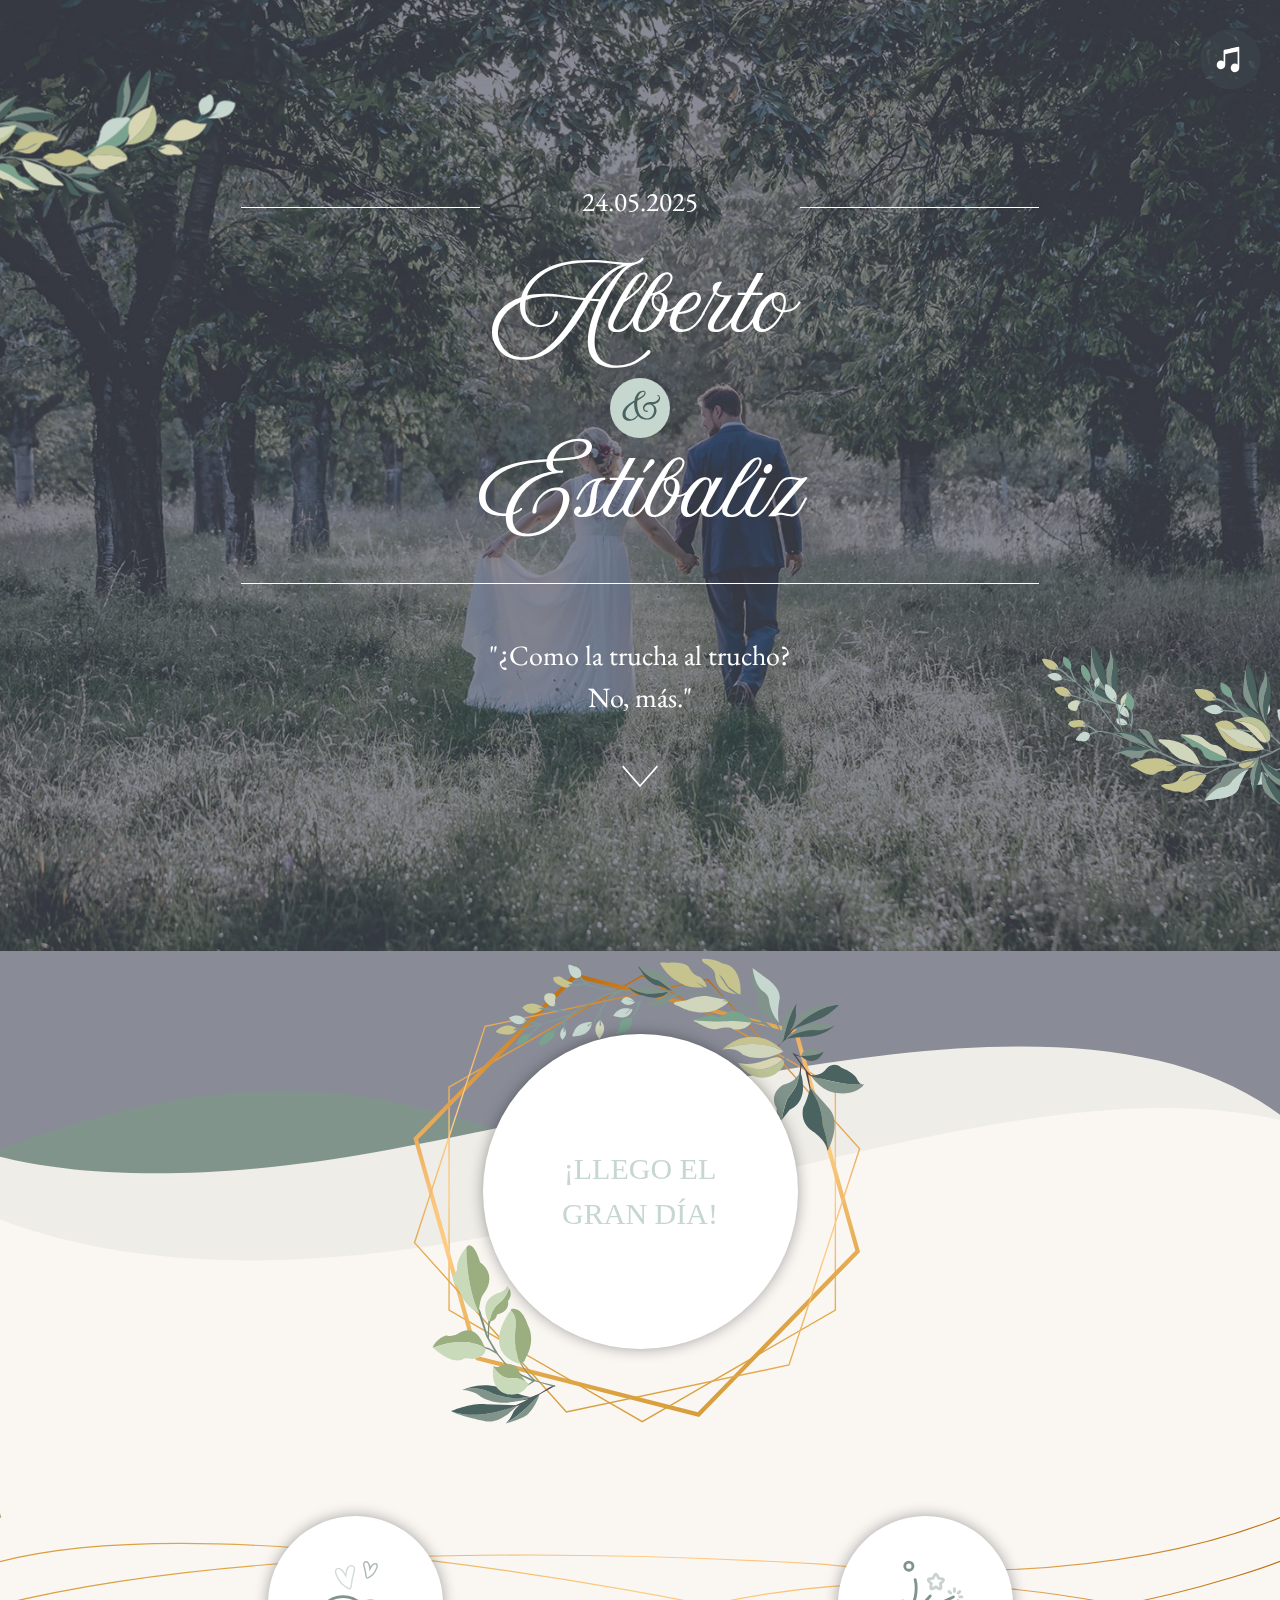
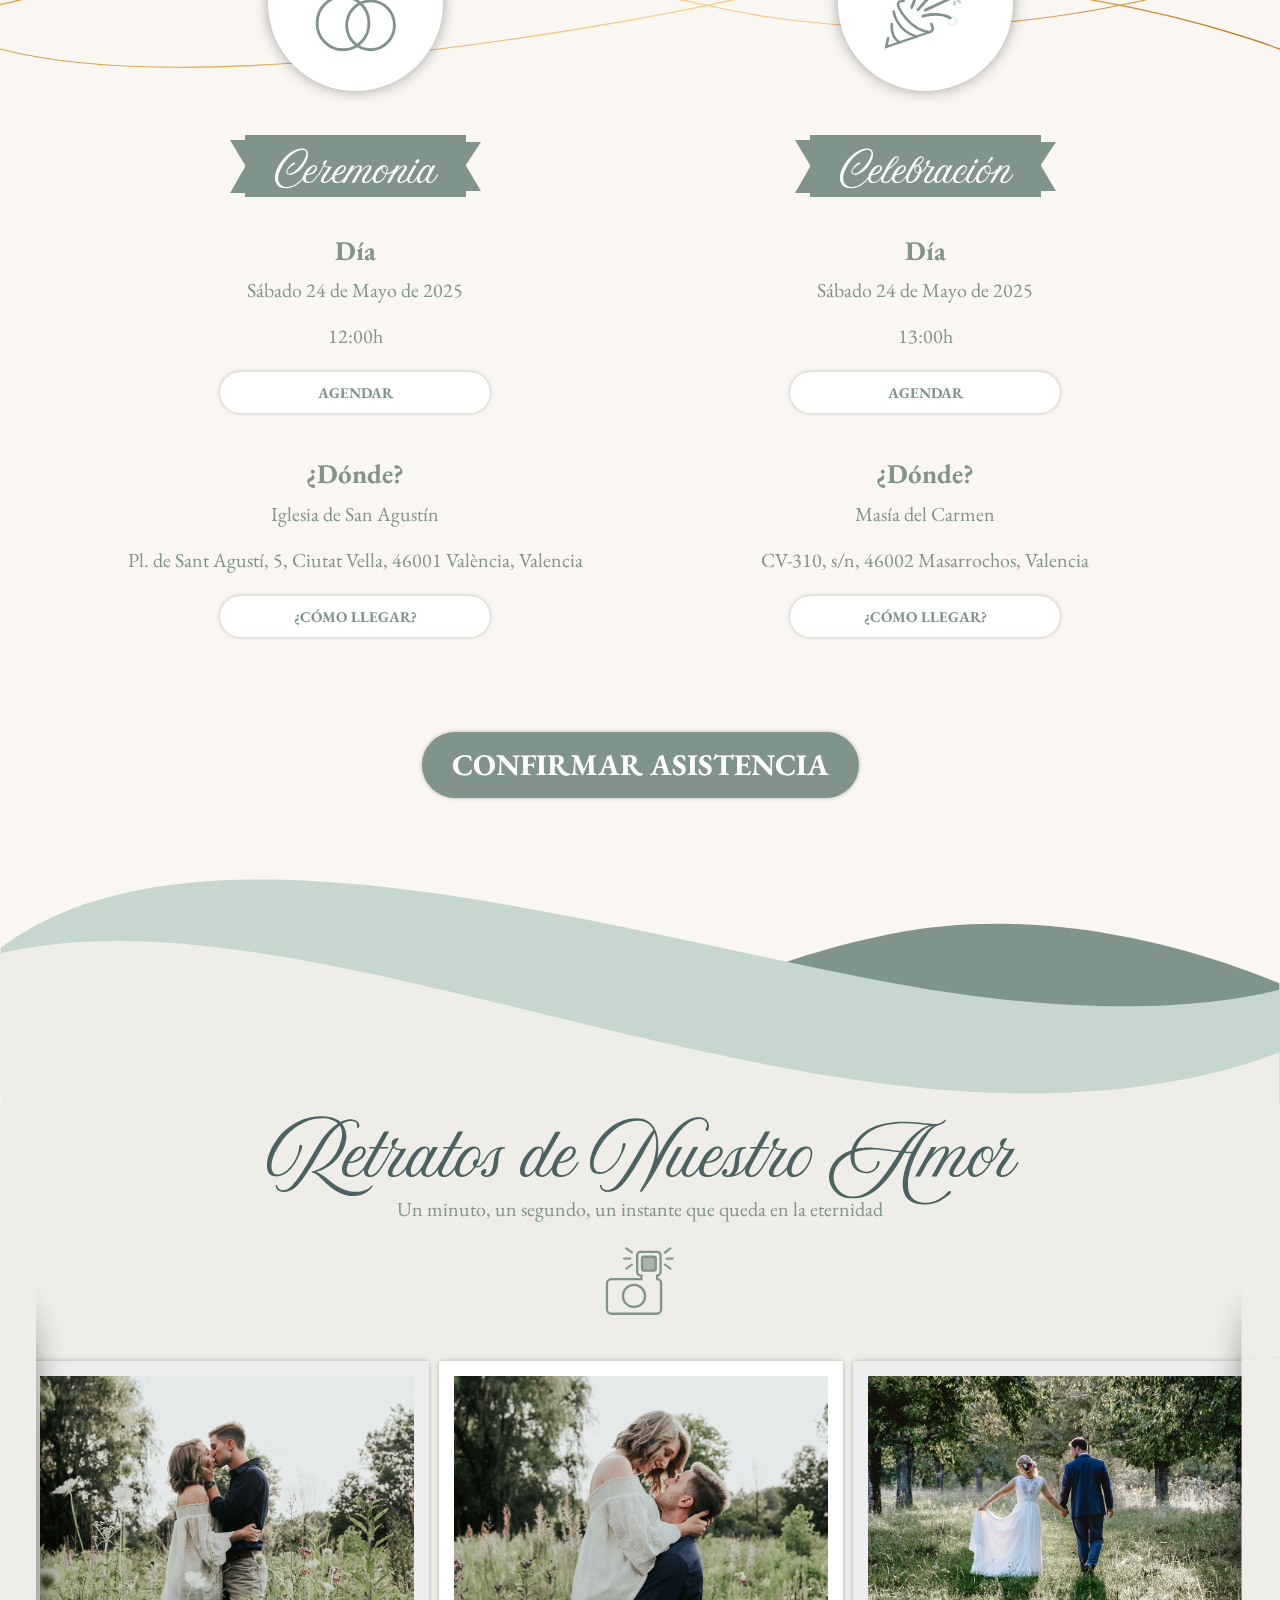
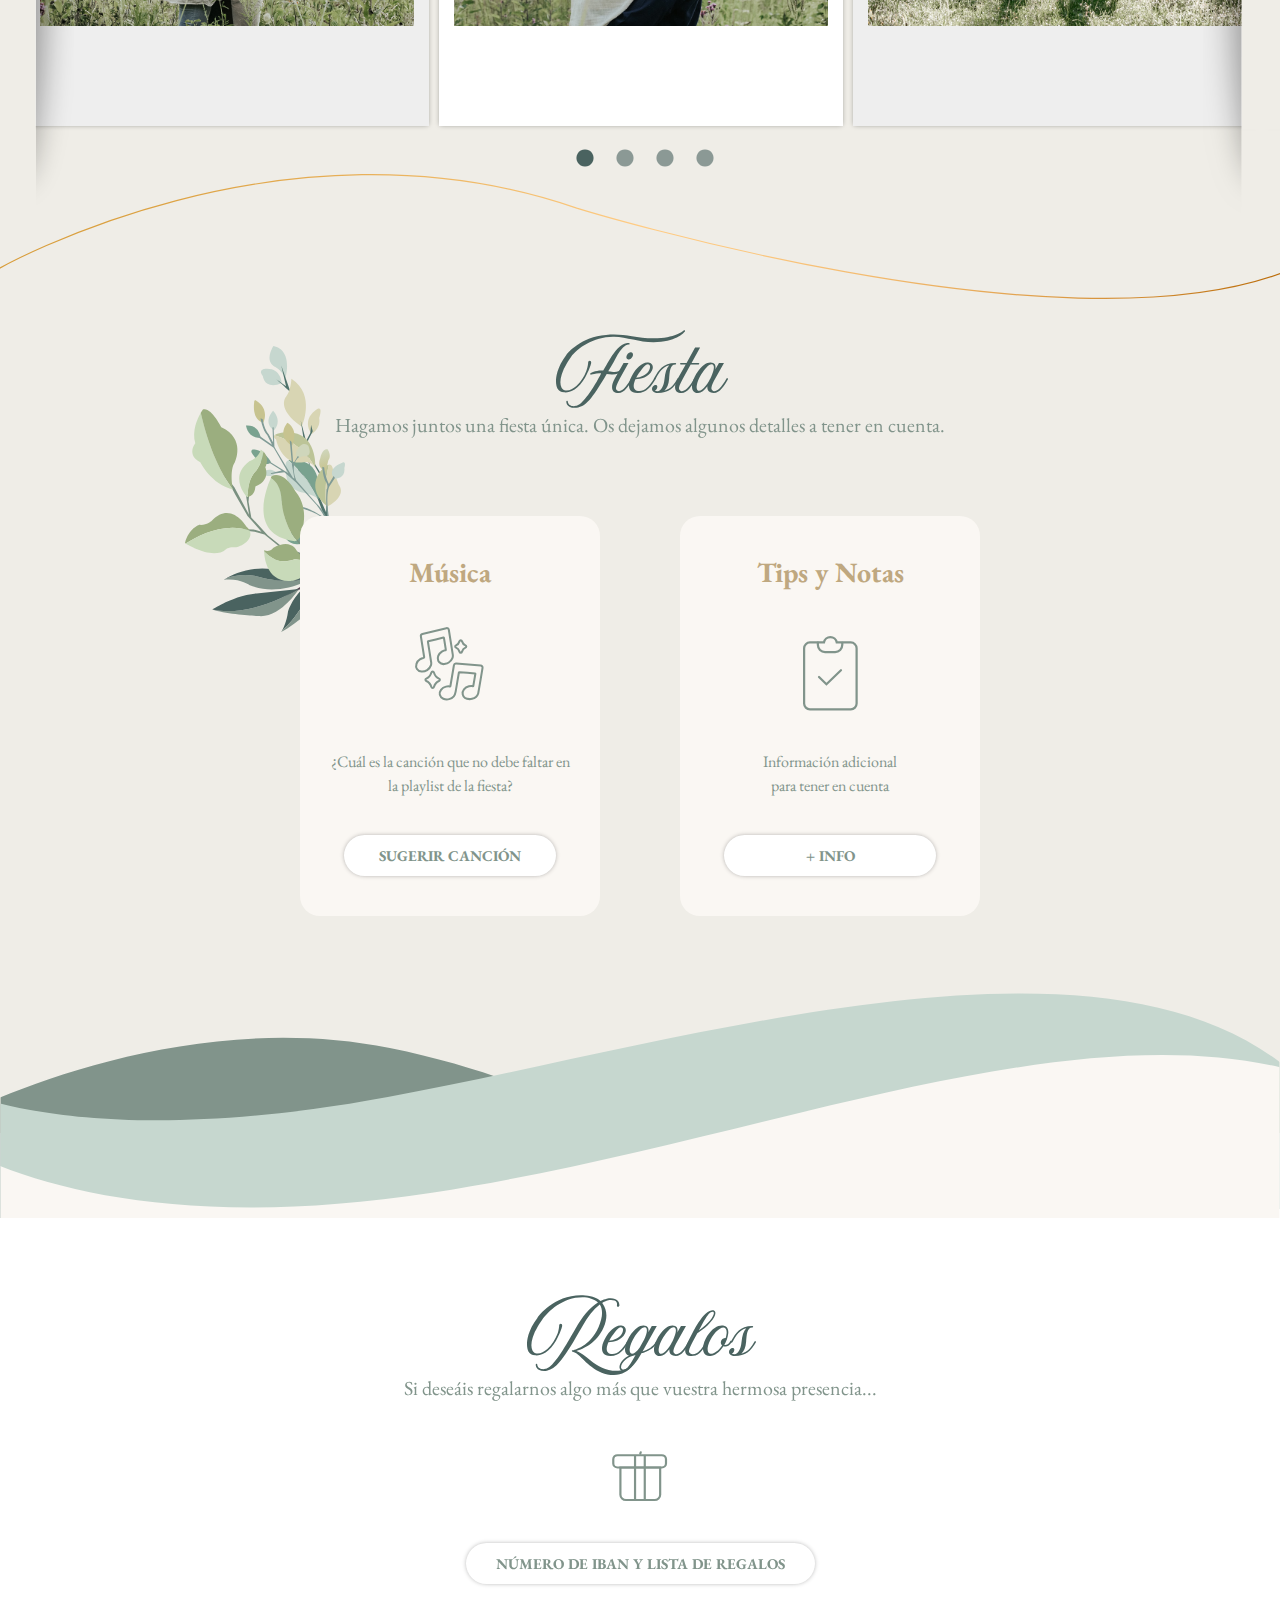
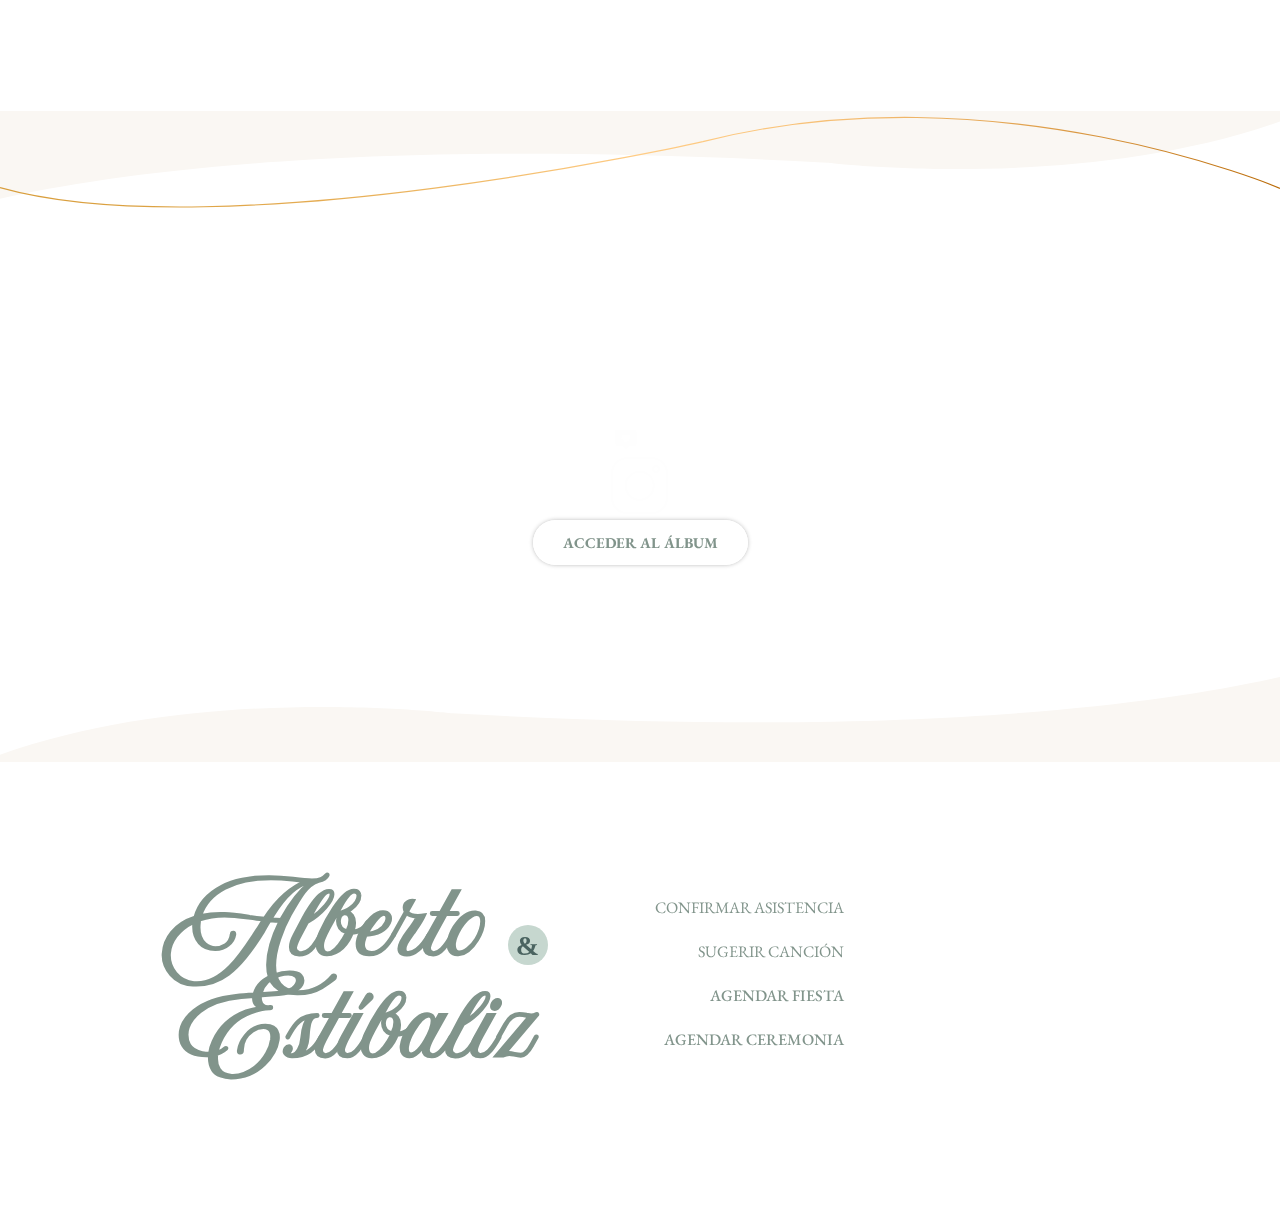
==== commit 2f6f5cf1: "cabecera wip" ====
--- a/index_old.html
+++ b/index_old.html
@@ -204,24 +204,32 @@
             <div class="box-nombres-fecha-portada">
               <span class="fecha"> 24.05.2025 </span>
               <h1>
-                Alberto <br class="d-md-none" />
+                Alberto 
+                <!-- <br /> -->
                 <span>&</span>
-                <br class="d-md-none" />
+                <!-- <br  /> -->
                 Estíbaliz
               </h1>
               <div class="line"></div>
             </div>
 
             <div class="box-frase-portada">
-              <p>
-                <img src="img/comilla-apertura.svg" alt="" />
-                <br />
-
-                ¿Como la trucha al trucho? <br />
-                <bold>No, más.</bold> <br />
-
-                <img src="img/comilla-cierre.svg" alt="" />
-              </p>
+             
+                  <!-- <img src="img/comilla-apertura.svg" alt=""  class="apertura"/> -->
+         
+                
+                <!-- <br /> -->
+
+                
+                "¿Como la trucha al trucho? <br />
+                <bold>No, más."
+                  </bold> 
+                 
+                <!-- <br />  -->
+
+                  <!-- <img src="img/comilla-cierre.svg" alt="" class="cierre" />  -->
+
+               
             </div>
 
             <div class="d-flex justify-content-center align-items-center">
--- a/css/style.css
+++ b/css/style.css
@@ -1,4 +1,11 @@
 /* Generales */
+
+@font-face {
+  font-family: "Amoresa";
+  src: url("fonts/Amoresa_Regular.otf") format("opentype");
+  font-weight: normal;
+  font-style: normal;
+}
 
 :root {
   --color-1: #4a6360;
@@ -11,7 +18,8 @@
 
   /* Fuentes */
 
-  --fuente-1: "Tangerine", cursive;
+  /* --fuente-1: "Tangerine", cursive; */
+  --fuente-1: "Amoresa";
   --fuente-2: "EB Garamond", serif;
 
   /* font-family: 'Cookie', cursive;
@@ -236,13 +244,13 @@
   color: #fff;
 }
 
-section.portada .content-portada span.fecha:before {
+/* section.portada .content-portada span.fecha:before {
   right: -25%;
 }
 
 section.portada .content-portada span.fecha:after {
   left: -25%;
-}
+} */
 
 section.portada .content-portada span:before,
 section.portada .content-portada span:after {
@@ -251,20 +259,24 @@
   display: table-cell;
   position: relative;
   top: 0.9em;
-  width: 15%;
+  width: 30%;
 }
 
 section.portada .content-portada h1 {
   width: 100%;
   text-align: center;
   font-family: var(--fuente-1);
-  font-weight: 700;
-  font-size: 130px;
+  
+  font-size: 70px;
+  line-height: 65px;
+  padding: 15px 0;
+  /* font-weight: 700;
+  font-size: 130px; */
 }
 
 section.portada .box-nombres-fecha-portada .line {
   height: 1px;
-  width: 50%;
+  width: 100%;
   background-color: #fff;
   margin: 0 auto;
   margin-top: 20px;
@@ -286,18 +298,33 @@
 
 section.portada .box-frase-portada {
   margin-top: 50px;
-}
-
-section.portada .box-frase-portada p {
+
+  width: 50%;
+    display: flex
+;
+    flex-direction: column;
+    margin-left: 25%;
+}
+
+section.portada .box-frase-portada {
   font-family: var(--fuente-2);
   font-weight: 300;
   font-size: 28px;
   text-align: center;
-}
-
-section.portada .box-frase-portada p img {
-  width: 30px;
-  margin: 10px 0;
+
+  display: flex
+  ;
+}
+
+.cierre {
+  display: block !important;
+  text-align: end !important;
+}
+
+
+
+section.portada .box-frase-portada img {
+  width: 15px;
 }
 
 section.portada .portada-flor-izq-sup {
@@ -484,14 +511,13 @@
 section.ceremonia-fiesta .col-ceremonia h3,
 section.ceremonia-fiesta .col-fiesta h3 {
   font-family: var(--fuente-1);
-  font-weight: 700;
-  font-size: 40px;
+  font-size: 36px;
   color: #fff;
   background-color: var(--color-2);
   display: inline-block;
   position: relative;
   min-width: 40%;
-  padding: 0;
+  padding: 15px 0 0;
 }
 
 section.ceremonia-fiesta .col-ceremonia h3:after,
--- a/css/responsive.css
+++ b/css/responsive.css
@@ -26,8 +26,13 @@
   }
 
   section.portada .content-portada h1 {
-    font-size: 100px;
-    line-height: 65px;
+    font-size: 60px;
+    line-height: 90px;
+    padding: 0;
+
+    display: flex;
+    flex-direction: column;
+    align-items: center;
   }
 
   section.cuenta-regresiva .box-aros {
@@ -43,16 +48,16 @@
     margin-bottom: 15px;
   }
 
-  section.portada .content-portada span.fecha:before {
+  /* section.portada .content-portada span.fecha:before {
     right: -40px;
   }
 
   section.portada .content-portada span.fecha:after {
     left: -40px;
-  }
+  } */
 
   section.portada .content-portada {
-    width: 95%;
+    width: 70%;
   }
 
   section.portada .content-portada span.fecha {
@@ -124,8 +129,8 @@
 
   section.ceremonia-fiesta .col-ceremonia h3,
   section.ceremonia-fiesta .col-fiesta h3 {
-    padding: 8px 30px;
-    font-size: 50px;
+    padding: 20px 30px 0;
+    font-size: 35px;
   }
 
   section.ceremonia-fiesta .col-ceremonia .anim-anillos,
@@ -196,7 +201,7 @@
     bottom: 38%;
   }
 
-  .confirm-attendance{
+  .confirm-attendance {
     padding: 30px 0;
     a.boton {
       min-width: 80%;
@@ -269,14 +274,45 @@
 }
 
 /* Otros */
-@media only screen and (min-width: 750px) {
+@media only screen and (min-width: 768px) {
   section.ceremonia-fiesta .ceremonia-fiesta-flor-der {
     width: 16%;
   }
+
+  section.portada .content-portada h1 {
+    font-size: 60px;
+    line-height: 100px;
+    padding: 0;
+  }
+
+  section.portada .content-portada span:before,
+  section.portada .content-portada span:after {
+    width: 30%;
+  }
+
+  section.portada .content-portada h1 {
+    font-size: 60px;
+    line-height: 90px;
+    display: flex;
+    flex-direction: column;
+    align-items: center;
+    padding: 30px 0 0px;
+  }
+
+  section.ceremonia-fiesta .col-ceremonia h3,
+  section.ceremonia-fiesta .col-fiesta h3 {
+    padding: 20px 30px 0;
+    font-size: 35px;
+  }
 }
 
 /* De tablet a Descktop */
 @media only screen and (min-width: 992px) {
+  section.portada .content-portada h1 {
+    font-size: 78px;
+    line-height: 125px;
+  }
+
   /* Modal asistencia */
 
   #modalAsistencia .modal-content {
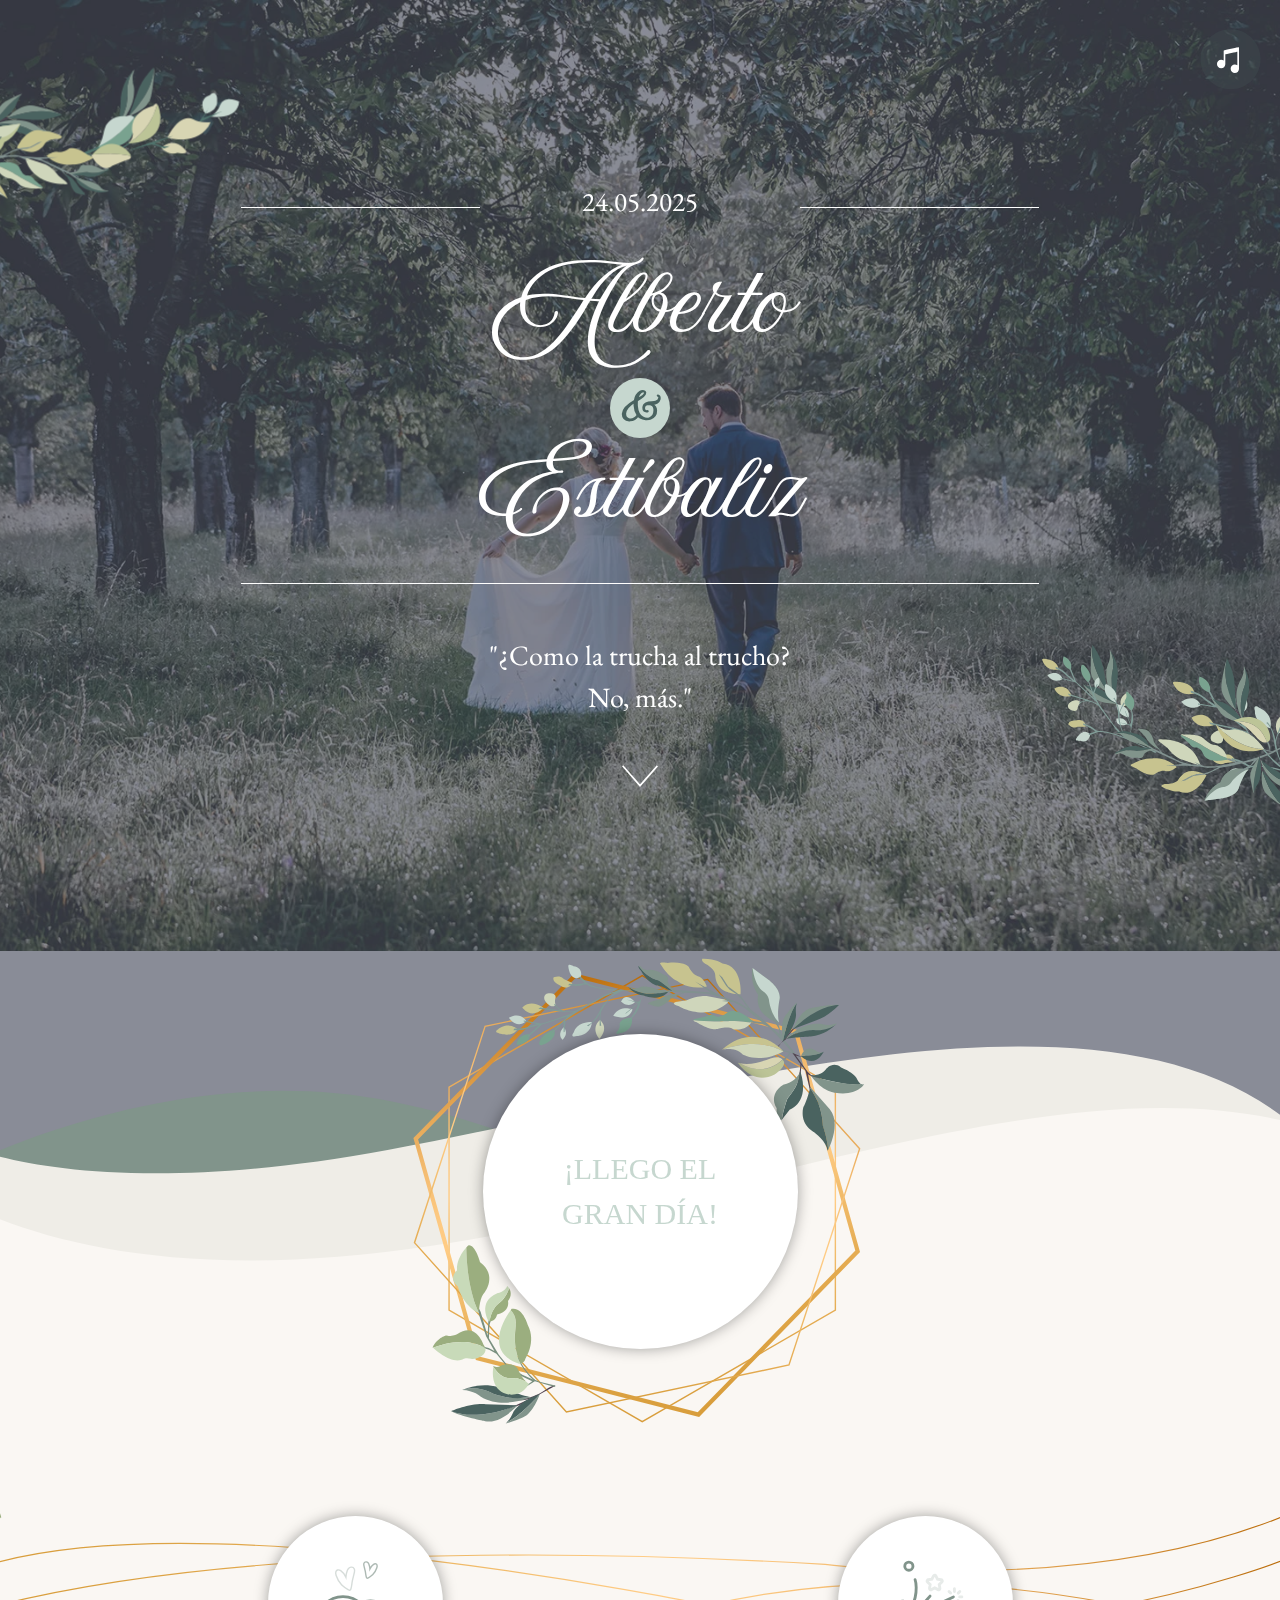
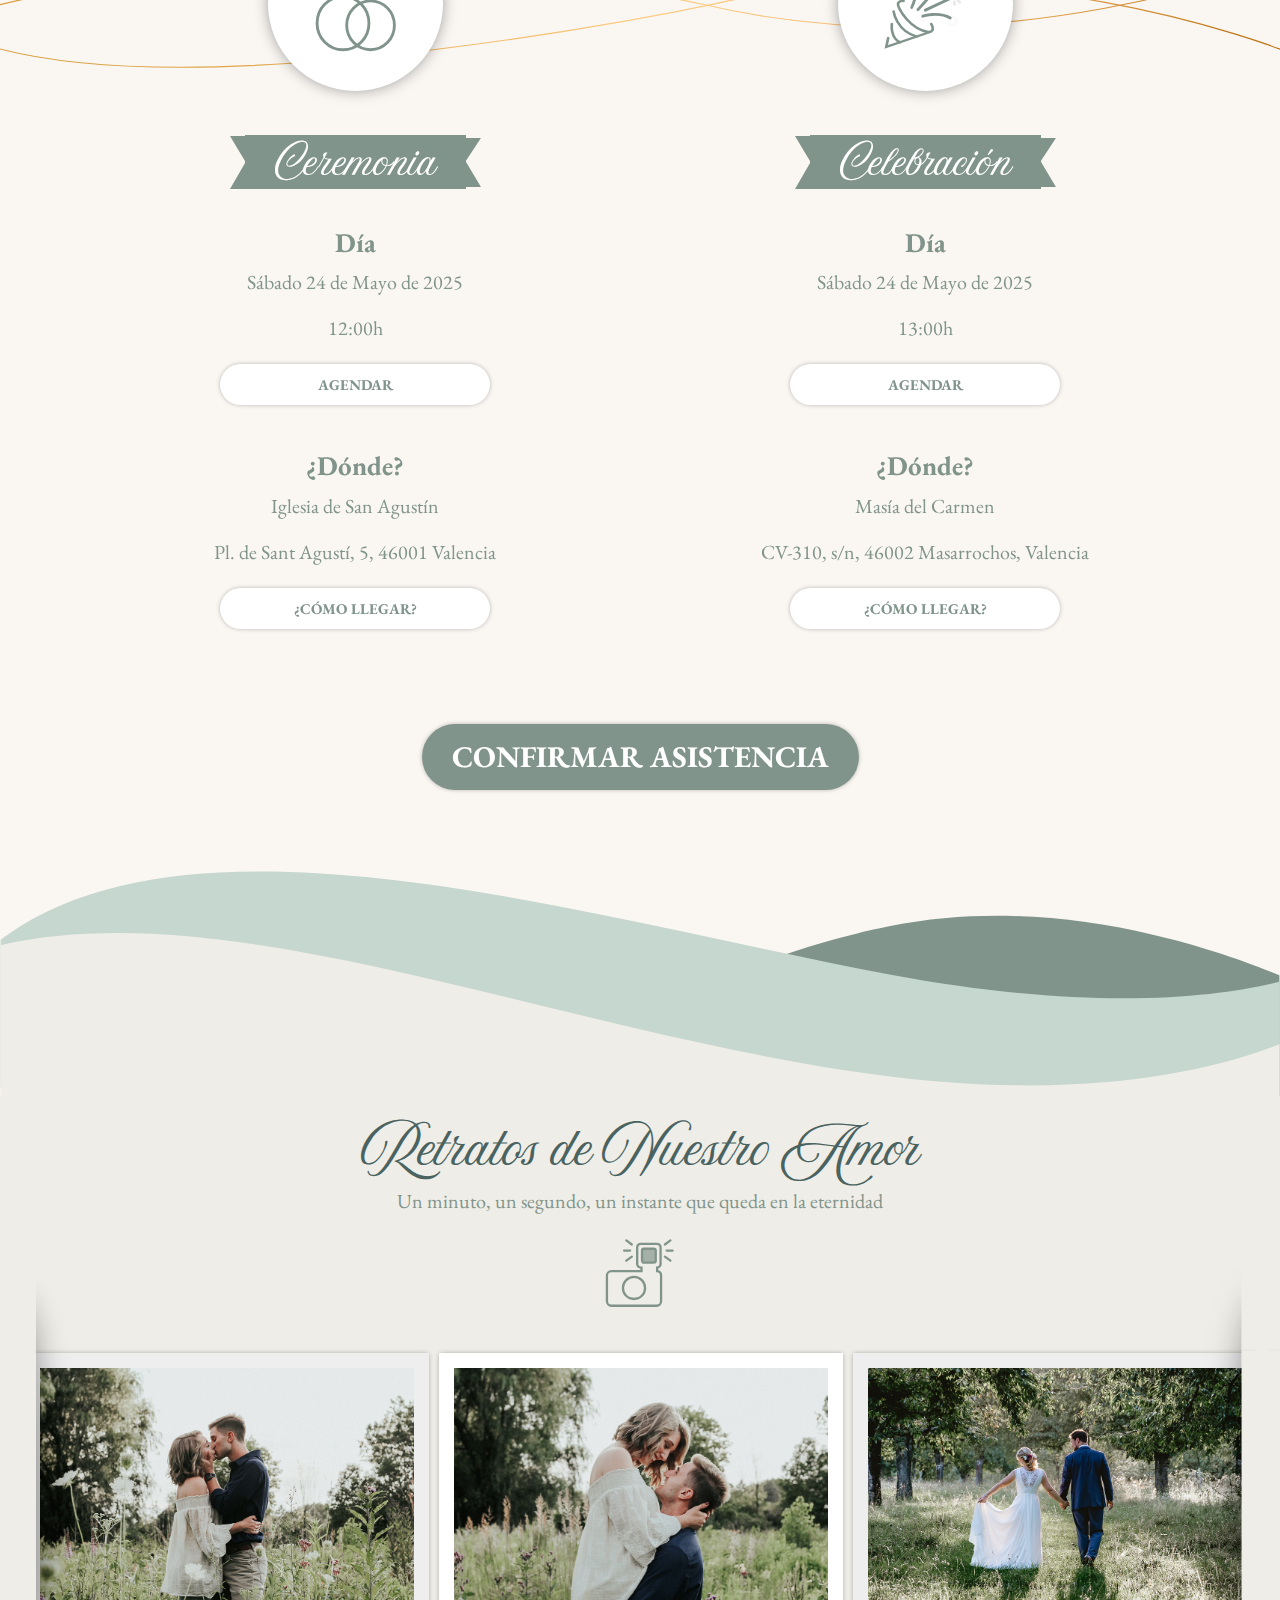
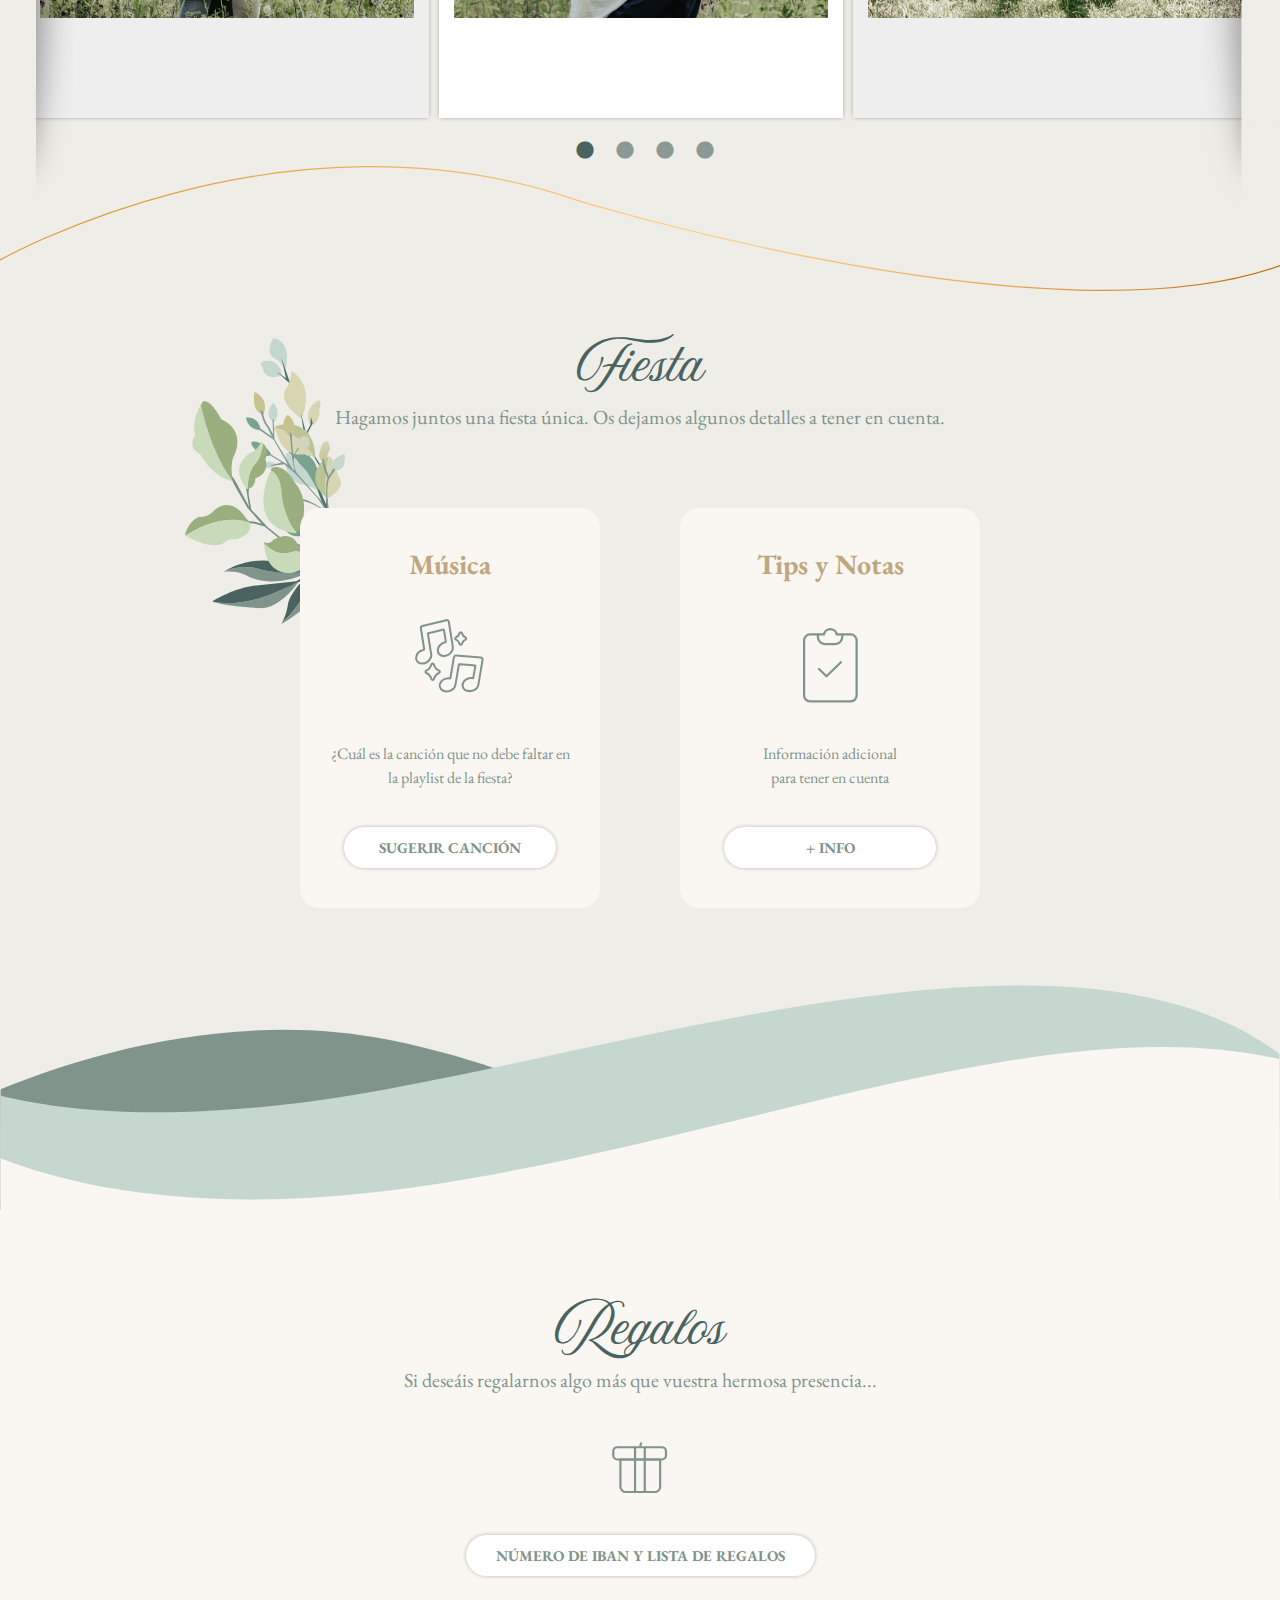
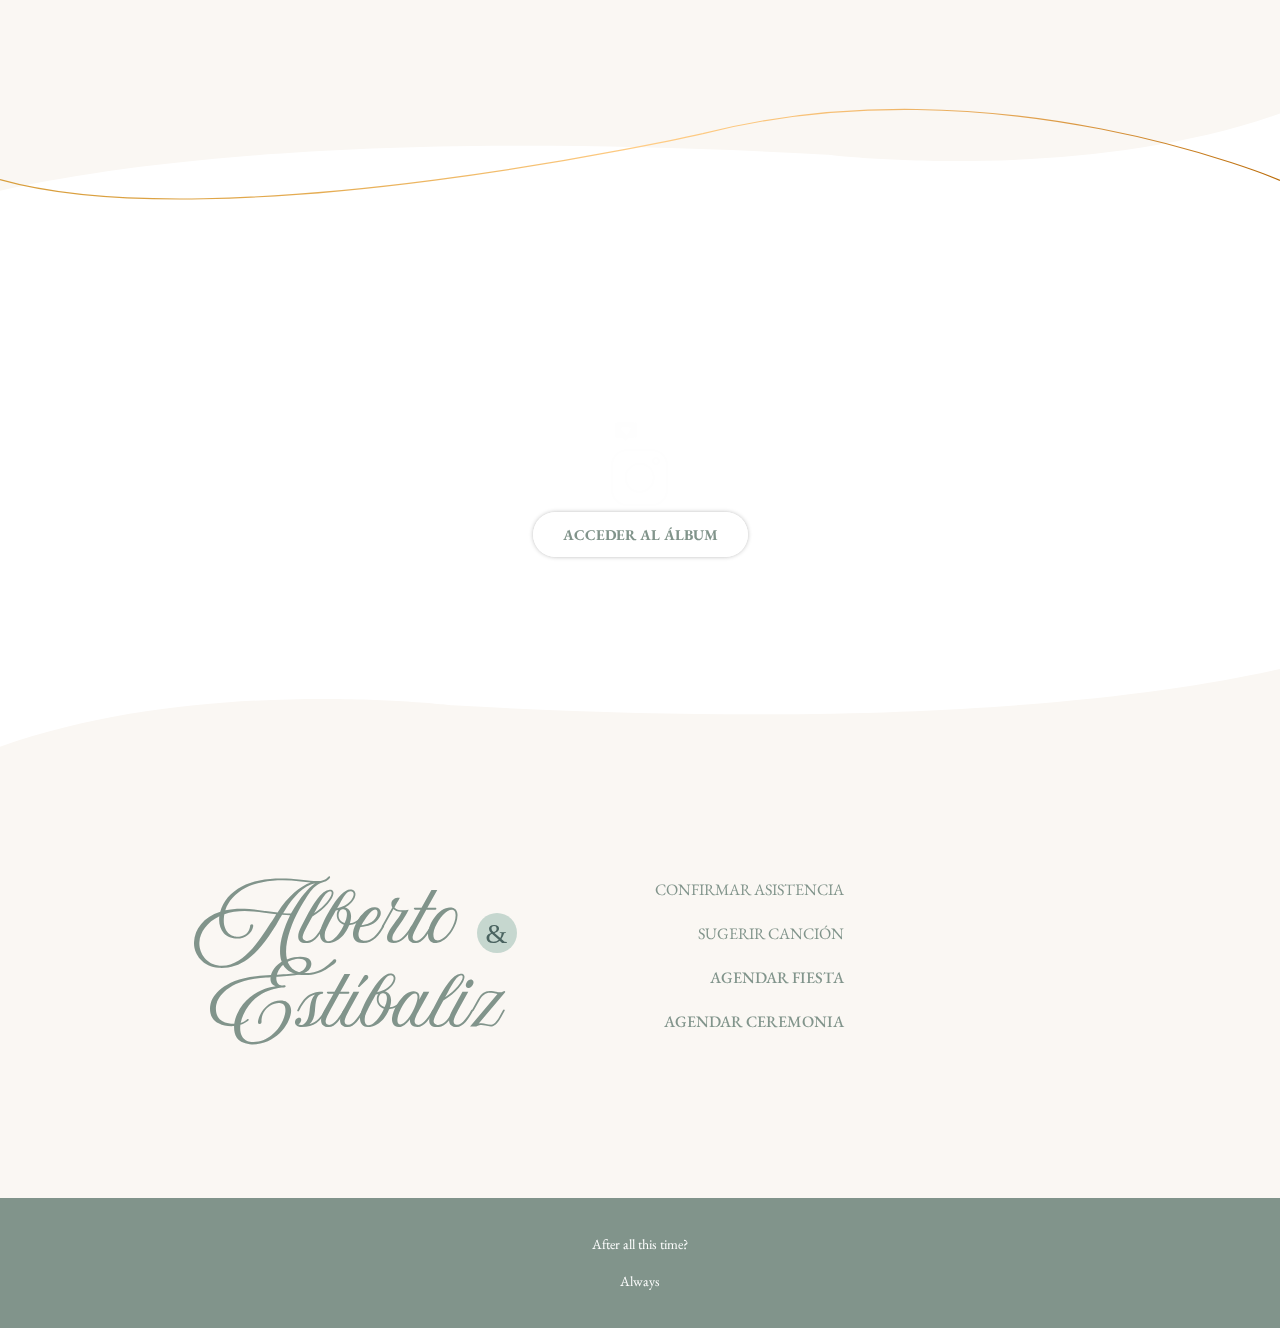
==== commit ec6b0daf: "cabecera wip" ====
--- a/index_old.html
+++ b/index_old.html
@@ -204,7 +204,7 @@
             <div class="box-nombres-fecha-portada">
               <span class="fecha"> 24.05.2025 </span>
               <h1>
-                Alberto 
+                Alberto
                 <!-- <br /> -->
                 <span>&</span>
                 <!-- <br  /> -->
@@ -214,22 +214,16 @@
             </div>
 
             <div class="box-frase-portada">
-             
-                  <!-- <img src="img/comilla-apertura.svg" alt=""  class="apertura"/> -->
-         
-                
-                <!-- <br /> -->
-
-                
-                "¿Como la trucha al trucho? <br />
-                <bold>No, más."
-                  </bold> 
-                 
-                <!-- <br />  -->
-
-                  <!-- <img src="img/comilla-cierre.svg" alt="" class="cierre" />  -->
-
-               
+              <!-- <img src="img/comilla-apertura.svg" alt=""  class="apertura"/> -->
+
+              <!-- <br /> -->
+
+              "¿Como la trucha al trucho? <br />
+              <bold>No, más." </bold>
+
+              <!-- <br />  -->
+
+              <!-- <img src="img/comilla-cierre.svg" alt="" class="cierre" />  -->
             </div>
 
             <div class="d-flex justify-content-center align-items-center">
@@ -305,9 +299,7 @@
               <div class="info-box">
                 <h6>¿Dónde?</h6>
                 <p>Iglesia de San Agustín</p>
-                <p>
-                  Pl. de Sant Agustí, 5, Ciutat Vella, 46001 València, Valencia
-                </p>
+                <p>Pl. de Sant Agustí, 5, 46001 Valencia</p>
                 <a
                   href="#"
                   data-evento="Ceremonia"
@@ -593,6 +585,27 @@
         </div>
       </div>
     </section>
+
+    <footer>
+      <div class="container">
+        <div class="row">
+          <div class="col-md-12">
+            <p>
+
+              After all this time?
+              
+            </p>
+
+            <!-- Modal cambio de idioma -->
+
+            <p>
+              Always
+             
+            </p>
+          </div>
+        </div>
+      </div>
+    </footer>
 
     <!-- Musica -->
 
--- a/css/style.css
+++ b/css/style.css
@@ -18,12 +18,11 @@
 
   /* Fuentes */
 
-  /* --fuente-1: "Tangerine", cursive; */
   --fuente-1: "Amoresa";
   --fuente-2: "EB Garamond", serif;
 
   /* font-family: 'Cookie', cursive;
-    font-family: 'Open Sans', sans-serif; */
+  font-family: 'Open Sans', sans-serif; */
 }
 
 /* Scroll */
@@ -103,7 +102,7 @@
   display: inline-block;
   font-family: var(--fuente-1);
   color: var(--color-1);
-  font-size: 60px;
+  font-size: 45px;
   line-height: 60px;
   margin-bottom: 0;
 }
@@ -266,12 +265,9 @@
   width: 100%;
   text-align: center;
   font-family: var(--fuente-1);
-  
   font-size: 70px;
   line-height: 65px;
   padding: 15px 0;
-  /* font-weight: 700;
-  font-size: 130px; */
 }
 
 section.portada .box-nombres-fecha-portada .line {
@@ -292,18 +288,15 @@
   font-size: 40px;
   font-family: var(--fuente-1);
   font-weight: 700;
-  font-weight: 300;
   color: var(--color-1);
 }
 
 section.portada .box-frase-portada {
   margin-top: 50px;
-
   width: 50%;
-    display: flex
-;
-    flex-direction: column;
-    margin-left: 25%;
+  display: flex;
+  flex-direction: column;
+  margin-left: 25%;
 }
 
 section.portada .box-frase-portada {
@@ -312,16 +305,13 @@
   font-size: 28px;
   text-align: center;
 
-  display: flex
-  ;
+  display: flex;
 }
 
 .cierre {
   display: block !important;
   text-align: end !important;
 }
-
-
 
 section.portada .box-frase-portada img {
   width: 15px;
@@ -454,7 +444,6 @@
 /* ---------- */
 
 /* Ceremonia - Fiesta */
-
 .confirm-attendance {
   display: flex;
   align-items: center;
@@ -511,7 +500,7 @@
 section.ceremonia-fiesta .col-ceremonia h3,
 section.ceremonia-fiesta .col-fiesta h3 {
   font-family: var(--fuente-1);
-  font-size: 36px;
+  /* font-size: 36px; */
   color: #fff;
   background-color: var(--color-2);
   display: inline-block;
@@ -779,6 +768,7 @@
 /* Regalos */
 
 section.regalos {
+  background: url("../img/img_texturaFondo.jpg") left top repeat var(--color-4);
   padding-top: 14%;
   position: relative;
   padding-bottom: 10%;
@@ -866,6 +856,7 @@
 
 section.footer {
   position: relative;
+  background: url("../img/img_texturaFondo.jpg") left top repeat var(--color-4);
   padding-bottom: 10%;
   padding-top: 10%;
   margin-top: -2px;
@@ -875,8 +866,7 @@
   width: 100%;
   text-align: center;
   font-family: var(--fuente-1);
-  font-weight: 700;
-  font-size: 85px;
+  font-size: 70px;
   color: var(--color-2);
 }
 
@@ -1590,7 +1580,6 @@
   &:hover {
     color: var(--color-2);
   }
-  
 }
 
 .iban-msj {
--- a/css/responsive.css
+++ b/css/responsive.css
@@ -301,7 +301,8 @@
 
   section.ceremonia-fiesta .col-ceremonia h3,
   section.ceremonia-fiesta .col-fiesta h3 {
-    padding: 20px 30px 0;
+    padding: 12px 30px 0;
+
     font-size: 35px;
   }
 }
